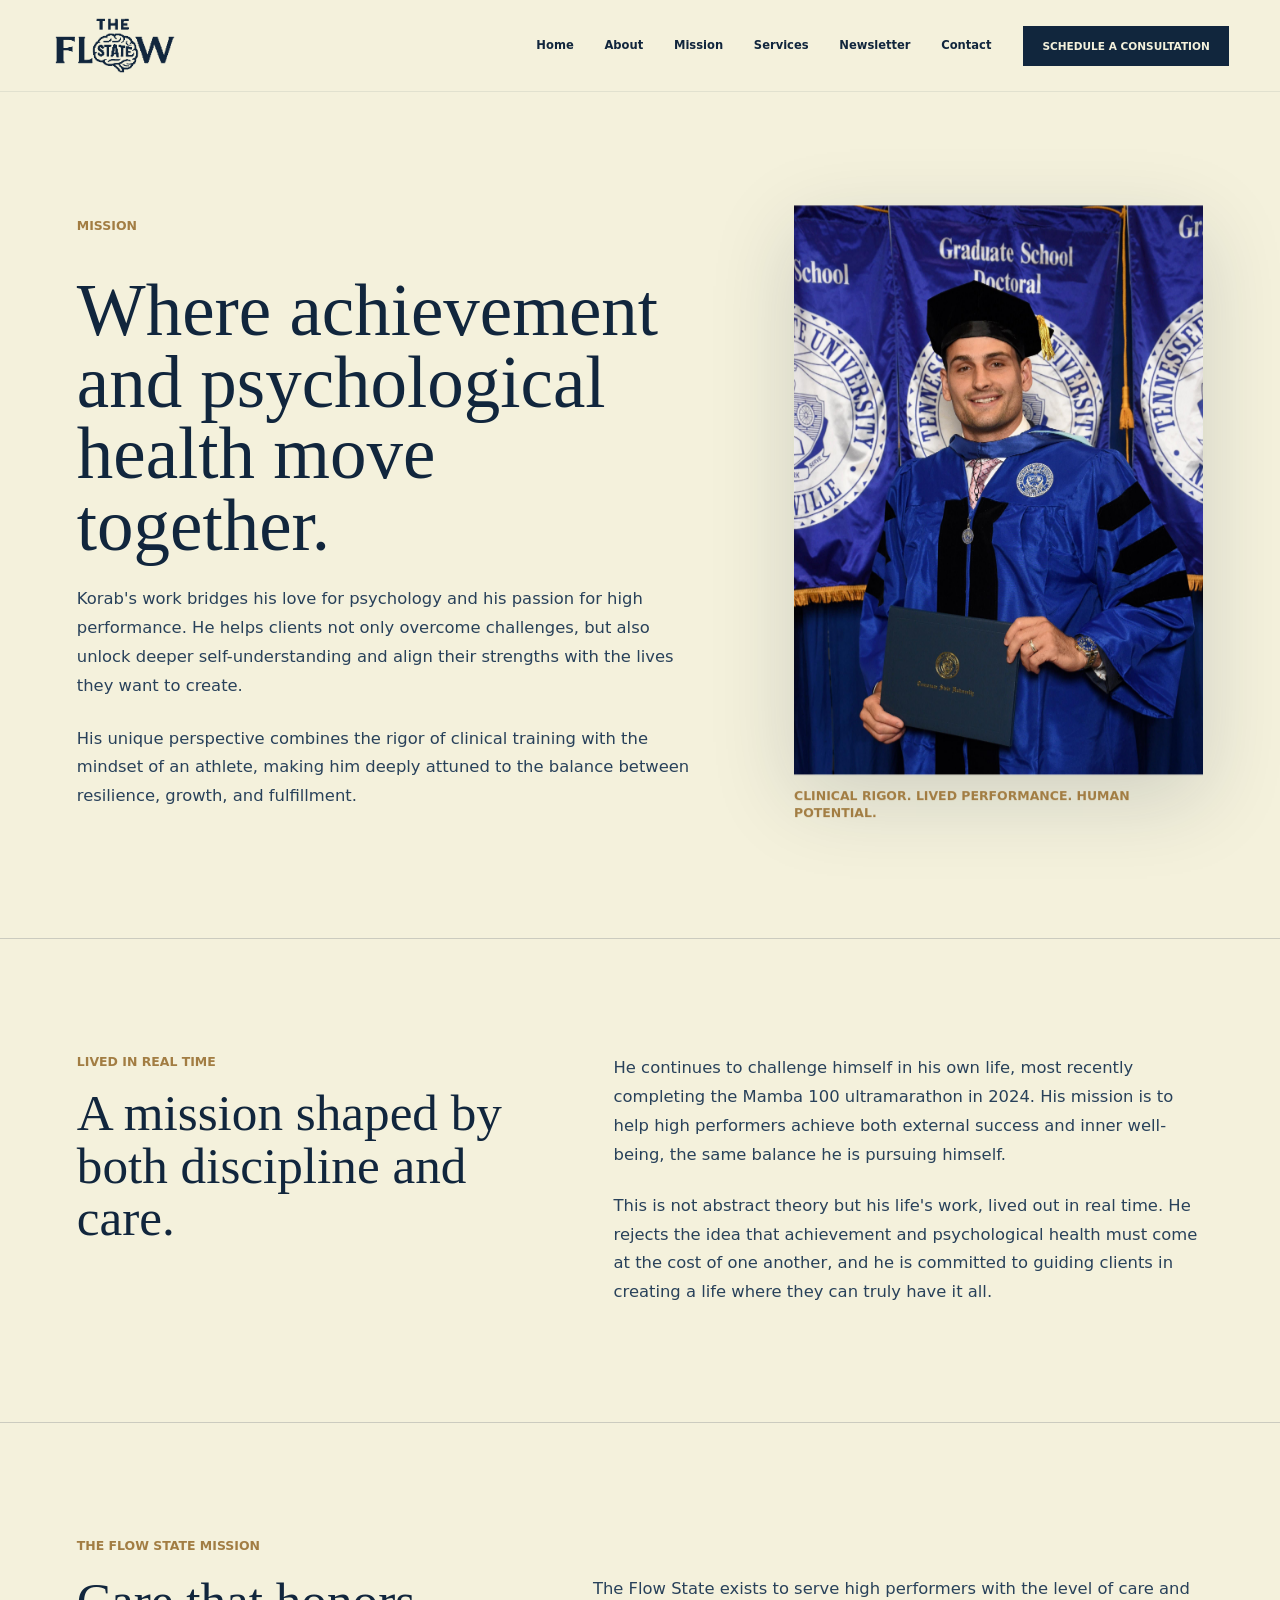
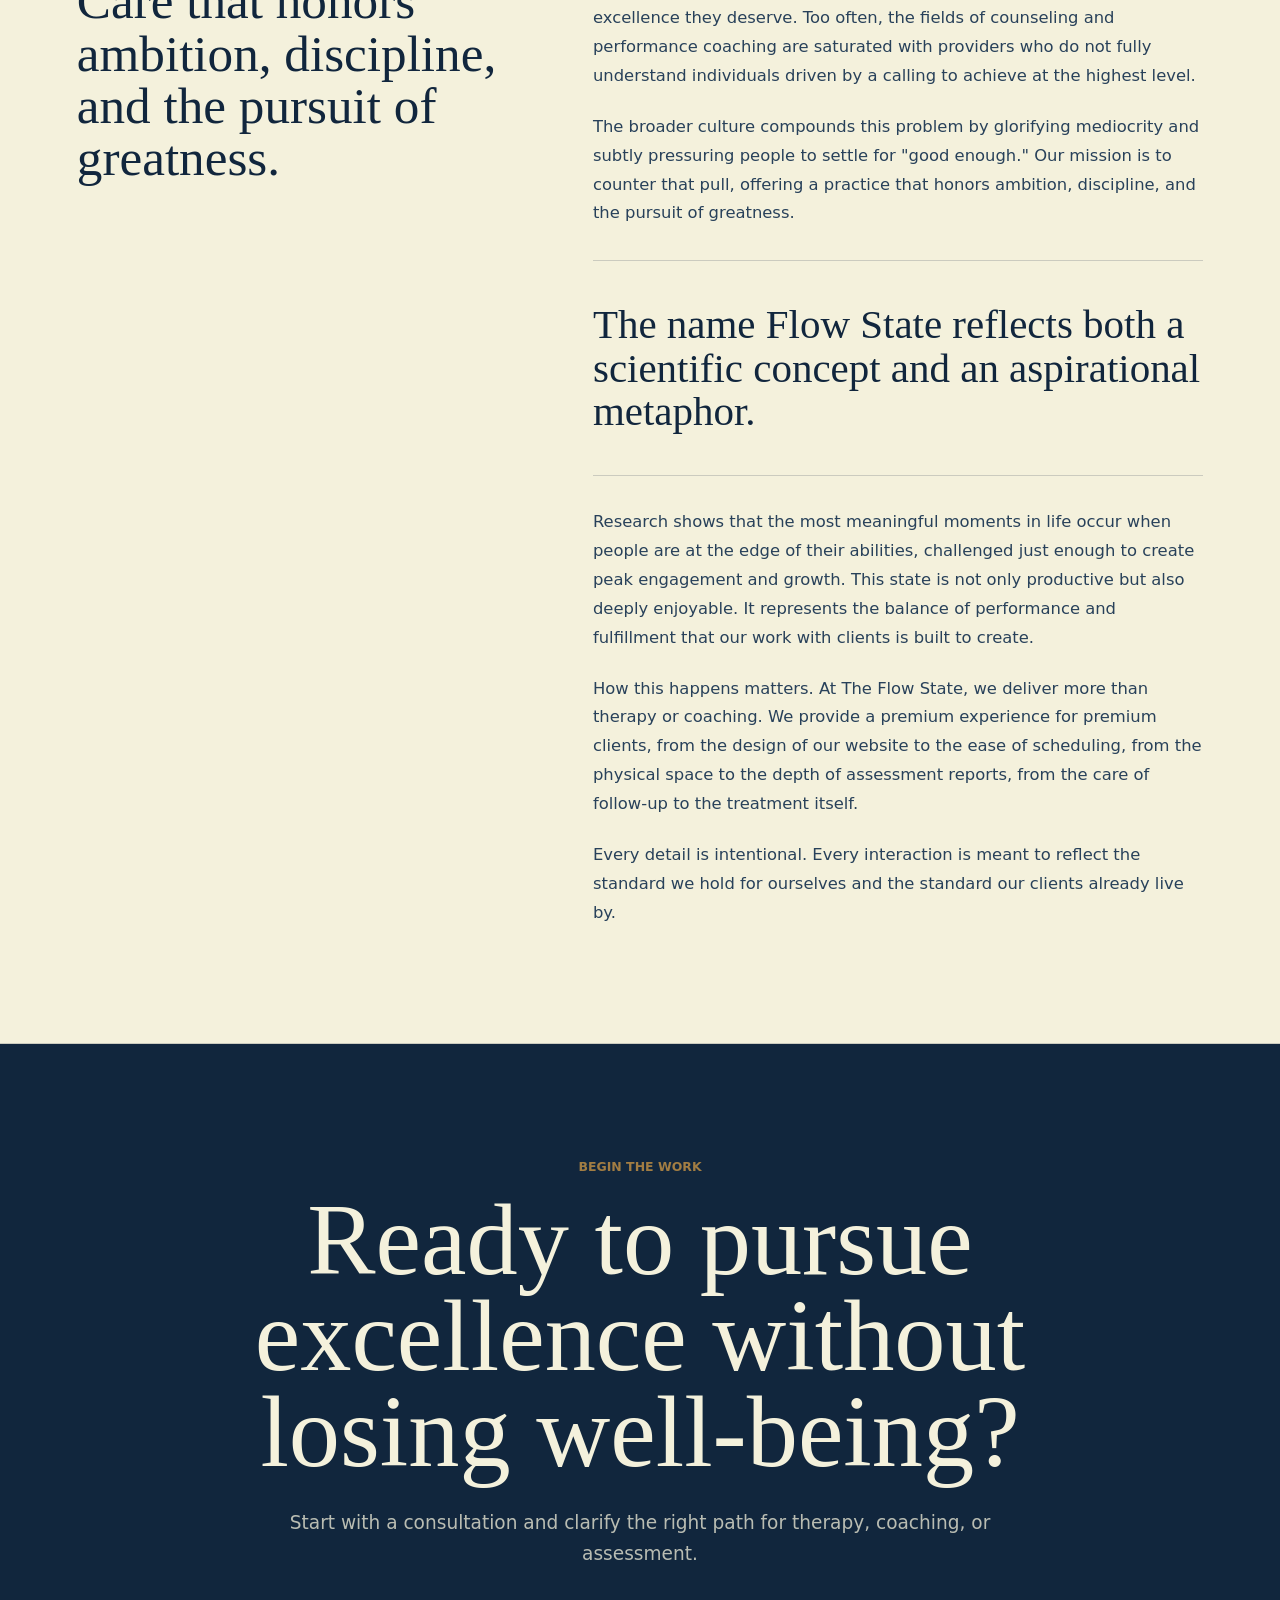
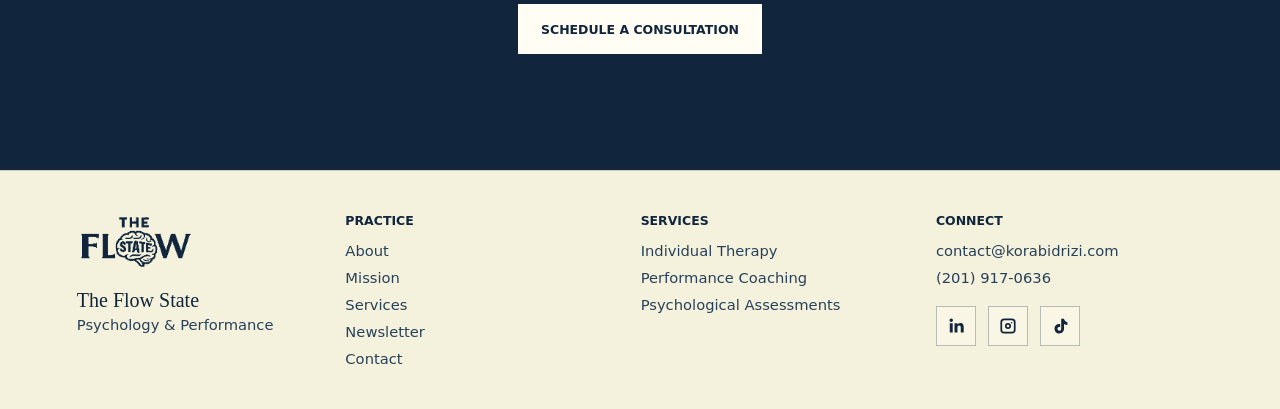
==== mission.html @ d8d3789c "Initial commit" ====
<!doctype html>
<html lang="en">
  <head>
    <meta charset="UTF-8" />
    <meta name="viewport" content="width=device-width, initial-scale=1.0" />
    <title>Mission | The Flow State</title>
    <meta
      name="description"
      content="The mission of The Flow State: premium psychology and performance care for high performers."
    />
    <link rel="stylesheet" href="styles.css?v=premium-scroll-effects" />
  </head>
  <body>
    <div class="scroll-progress" data-scroll-progress aria-hidden="true"></div>
    <header class="site-header" data-header>
      <a class="brand" href="index.html" aria-label="The Flow State home">
        <img src="assets/logo-transparent-cropped.png" alt="The Flow State logo" />
      </a>
      <nav class="nav" aria-label="Primary navigation">
        <a href="index.html">Home</a>
        <a href="index.html#about">About</a>
        <a href="mission.html">Mission</a>
        <a href="services.html">Services</a>
        <a href="index.html#newsletter">Newsletter</a>
        <a href="index.html#contact">Contact</a>
      </nav>
      <a class="header-cta" href="index.html#contact">Schedule a consultation</a>
    </header>

    <main>
      <section class="mission-hero scroll-reveal" aria-labelledby="mission-title">
        <div class="mission-hero-copy">
          <p class="eyebrow">Mission</p>
          <h1 id="mission-title">Where achievement and psychological health move together.</h1>
          <p>
            Korab's work bridges his love for psychology and his passion for
            high performance. He helps clients not only overcome challenges, but
            also unlock deeper self-understanding and align their strengths with
            the lives they want to create.
          </p>
          <p>
            His unique perspective combines the rigor of clinical training with
            the mindset of an athlete, making him deeply attuned to the balance
            between resilience, growth, and fulfillment.
          </p>
        </div>
        <figure class="mission-portrait parallax-media">
          <img src="assets/IMG_1478.JPG" alt="Korab Idrizi in doctoral regalia" />
          <figcaption>Clinical rigor. Lived performance. Human potential.</figcaption>
        </figure>
      </section>

      <section class="mission-bridge scroll-reveal">
        <div>
          <p class="section-kicker">Lived in real time</p>
          <h2>A mission shaped by both discipline and care.</h2>
        </div>
        <div class="mission-bridge-copy">
          <p>
            He continues to challenge himself in his own life, most recently
            completing the Mamba 100 ultramarathon in 2024. His mission is to
            help high performers achieve both external success and inner
            well-being, the same balance he is pursuing himself.
          </p>
          <p>
            This is not abstract theory but his life's work, lived out in real
            time. He rejects the idea that achievement and psychological health
            must come at the cost of one another, and he is committed to guiding
            clients in creating a life where they can truly have it all.
          </p>
        </div>
      </section>

      <section class="mission-statement scroll-reveal">
        <p class="section-kicker">The Flow State mission</p>
        <div class="mission-statement-grid">
          <h2>Care that honors ambition, discipline, and the pursuit of greatness.</h2>
          <div class="mission-statement-copy">
            <p>
              The Flow State exists to serve high performers with the level of
              care and excellence they deserve. Too often, the fields of
              counseling and performance coaching are saturated with providers
              who do not fully understand individuals driven by a calling to
              achieve at the highest level.
            </p>
            <p>
              The broader culture compounds this problem by glorifying
              mediocrity and subtly pressuring people to settle for "good
              enough." Our mission is to counter that pull, offering a practice
              that honors ambition, discipline, and the pursuit of greatness.
            </p>
            <blockquote>
              The name Flow State reflects both a scientific concept and an
              aspirational metaphor.
            </blockquote>
            <p>
              Research shows that the most meaningful moments in life occur when
              people are at the edge of their abilities, challenged just enough
              to create peak engagement and growth. This state is not only
              productive but also deeply enjoyable. It represents the balance of
              performance and fulfillment that our work with clients is built to
              create.
            </p>
            <p>
              How this happens matters. At The Flow State, we deliver more than
              therapy or coaching. We provide a premium experience for premium
              clients, from the design of our website to the ease of scheduling,
              from the physical space to the depth of assessment reports, from
              the care of follow-up to the treatment itself.
            </p>
            <p>
              Every detail is intentional. Every interaction is meant to reflect
              the standard we hold for ourselves and the standard our clients
              already live by.
            </p>
          </div>
        </div>
      </section>

      <section class="services-cta scroll-reveal">
        <p class="section-kicker">Begin the work</p>
        <h2>Ready to pursue excellence without losing well-being?</h2>
        <p>
          Start with a consultation and clarify the right path for therapy,
          coaching, or assessment.
        </p>
        <a class="button button-light" href="index.html#contact">Schedule a consultation</a>
      </section>
    </main>

    <footer class="footer">
      <div class="footer-brand">
        <img src="assets/logo-transparent-cropped.png" alt="The Flow State logo" />
        <p>The Flow State</p>
        <span>Psychology & Performance</span>
      </div>
      <nav aria-label="Footer navigation">
        <strong>Practice</strong>
        <a href="index.html#about">About</a>
        <a href="mission.html">Mission</a>
        <a href="services.html">Services</a>
        <a href="index.html#newsletter">Newsletter</a>
        <a href="index.html#contact">Contact</a>
      </nav>
      <nav aria-label="Services">
        <strong>Services</strong>
        <a href="services.html#therapy">Individual Therapy</a>
        <a href="services.html#coaching">Performance Coaching</a>
        <a href="services.html#assessments">Psychological Assessments</a>
      </nav>
      <div class="footer-contact">
        <strong>Connect</strong>
        <a href="mailto:contact@korabidrizi.com">contact@korabidrizi.com</a>
        <a href="tel:+12019170636">(201) 917-0636</a>
        <div class="social-row" id="socials">
          <a href="https://www.linkedin.com/in/korabidrizi/" aria-label="Korab Idrizi on LinkedIn">
            <svg viewBox="0 0 24 24" aria-hidden="true">
              <path d="M5.2 8.9h3.2v10.3H5.2V8.9Zm1.6-5.1a1.9 1.9 0 1 1 0 3.8 1.9 1.9 0 0 1 0-3.8Zm3.6 5.1h3.1v1.4h.1c.4-.8 1.5-1.7 3-1.7 3.2 0 3.8 2.1 3.8 4.9v5.7h-3.2v-5c0-1.2 0-2.7-1.7-2.7s-1.9 1.3-1.9 2.6v5.1h-3.2V8.9Z" />
            </svg>
          </a>
          <a href="https://www.instagram.com/thekorabidrizi/" aria-label="The Korab Idrizi on Instagram">
            <svg viewBox="0 0 24 24" aria-hidden="true">
              <path d="M7.8 3.7h8.4a4.1 4.1 0 0 1 4.1 4.1v8.4a4.1 4.1 0 0 1-4.1 4.1H7.8a4.1 4.1 0 0 1-4.1-4.1V7.8a4.1 4.1 0 0 1 4.1-4.1Zm8.2 1.9H8A2.4 2.4 0 0 0 5.6 8v8A2.4 2.4 0 0 0 8 18.4h8a2.4 2.4 0 0 0 2.4-2.4V8A2.4 2.4 0 0 0 16 5.6Zm-4 3.1a3.3 3.3 0 1 1 0 6.6 3.3 3.3 0 0 1 0-6.6Zm0 1.9a1.4 1.4 0 1 0 0 2.8 1.4 1.4 0 0 0 0-2.8Zm4-3a.8.8 0 1 1 0 1.6.8.8 0 0 1 0-1.6Z" />
            </svg>
          </a>
          <a href="https://www.tiktok.com/@korabidrizi" aria-label="Korab Idrizi on TikTok">
            <svg viewBox="0 0 24 24" aria-hidden="true">
              <path d="M16.3 4.2c.5 2.1 1.8 3.4 3.8 3.6v3.1a6.9 6.9 0 0 1-3.7-1.2v5.1c0 3.1-2.1 5.4-5.2 5.4a5 5 0 0 1-5.2-5.1c0-3.4 2.9-5.7 6.2-5.1v3.2c-1.5-.5-3 .3-3 1.8 0 1.2.9 2.1 2 2.1 1.3 0 2.1-.8 2.1-2.5V4.2h3Z" />
            </svg>
          </a>
        </div>
      </div>
    </footer>

    <script src="script.js?v=premium-scroll-effects"></script>
  </body>
</html>
---- styles.css ----
:root {
  --ink: #11263d;
  --ink-soft: #28415a;
  --paper: #f4f1dc;
  --paper-deep: #ebe5ca;
  --white: #fffdf4;
  --line: rgba(17, 38, 61, 0.18);
  --accent: #a27d43;
  --shadow: 0 24px 80px rgba(17, 38, 61, 0.16);
}

* {
  box-sizing: border-box;
}

html {
  scroll-behavior: smooth;
  scroll-padding-top: 104px;
}

body {
  margin: 0;
  background: var(--paper);
  color: var(--ink);
  font-family:
    Inter, ui-sans-serif, system-ui, -apple-system, BlinkMacSystemFont, "Segoe UI",
    sans-serif;
}

body::before {
  position: fixed;
  inset: 0;
  z-index: -1;
  pointer-events: none;
  content: "";
  opacity: 0.24;
  background-image:
    radial-gradient(rgba(17, 38, 61, 0.18) 0.7px, transparent 0.7px),
    radial-gradient(rgba(162, 125, 67, 0.12) 0.7px, transparent 0.7px);
  background-position:
    0 0,
    11px 13px;
  background-size: 22px 22px;
}

a {
  color: inherit;
  text-decoration: none;
}

img {
  display: block;
  max-width: 100%;
}

.site-header {
  position: sticky;
  top: 0;
  left: 0;
  right: 0;
  z-index: 20;
  display: grid;
  grid-template-columns: auto 1fr auto;
  align-items: center;
  gap: 32px;
  min-height: 84px;
  padding: 14px clamp(20px, 4vw, 64px);
  color: var(--ink);
  background: rgba(244, 241, 220, 0.9);
  box-shadow: 0 1px 0 rgba(17, 38, 61, 0.08);
  backdrop-filter: blur(18px);
  transition:
    color 220ms ease,
    background 220ms ease,
    box-shadow 220ms ease,
    min-height 220ms ease;
}

.site-header.scrolled {
  min-height: 72px;
  color: var(--ink);
  background: rgba(244, 241, 220, 0.92);
  box-shadow: 0 1px 0 var(--line);
  backdrop-filter: blur(18px);
}

.brand img {
  width: 128px;
  background: transparent;
  border: 0;
}

.nav {
  justify-self: end;
  display: flex;
  gap: clamp(16px, 2.4vw, 34px);
  font-size: 0.72rem;
  font-weight: 650;
}

.nav a {
  padding-block: 8px;
  border-bottom: 1px solid transparent;
}

.nav a:hover {
  border-color: currentColor;
}

.header-cta {
  display: inline-flex;
  min-height: 40px;
  align-items: center;
  border: 1px solid var(--ink);
  background: var(--ink);
  color: var(--paper);
  padding: 0 18px;
  font-size: 0.66rem;
  font-weight: 850;
  text-transform: uppercase;
  transition:
    background 180ms ease,
    color 180ms ease;
}

.header-cta:hover {
  background: transparent;
  color: var(--ink);
}

.site-header.scrolled .header-cta:hover {
  background: var(--ink);
  color: var(--paper);
}

.hero {
  position: relative;
  display: grid;
  grid-template-columns: minmax(420px, 0.95fr) minmax(380px, 0.78fr);
  gap: clamp(38px, 5.5vw, 88px);
  min-height: auto;
  align-items: center;
  padding: clamp(42px, 5vw, 72px) clamp(20px, 6vw, 88px) clamp(44px, 5vw, 76px);
  color: var(--ink);
  border-bottom: 1px solid var(--line);
}

.hero-content {
  position: relative;
  align-self: center;
  width: min(780px, 100%);
}

.eyebrow,
.section-kicker {
  margin: 0 0 18px;
  color: var(--accent);
  font-size: 0.78rem;
  font-weight: 750;
  letter-spacing: 0;
  text-transform: uppercase;
}

.hero h1,
h2,
h3 {
  margin: 0;
  font-family: Georgia, "Times New Roman", serif;
  font-weight: 500;
  letter-spacing: 0;
}

.hero h1 {
  max-width: 780px;
  color: var(--ink);
  font-size: clamp(3rem, 5vw, 5.85rem);
  line-height: 0.98;
  text-shadow: none;
}

.hero-actions {
  display: flex;
  flex-wrap: wrap;
  gap: 14px;
  margin-top: 30px;
}

.button {
  display: inline-flex;
  min-height: 50px;
  align-items: center;
  justify-content: center;
  border: 1px solid currentColor;
  padding: 0 22px;
  font-size: 0.78rem;
  font-weight: 850;
  text-transform: uppercase;
  transition:
    transform 180ms ease,
    background 180ms ease,
    color 180ms ease,
    border-color 180ms ease;
}

.button:hover {
  transform: translateY(-2px);
}

.button-light {
  background: var(--white);
  color: var(--ink);
  border-color: var(--white);
}

.button-ghost {
  color: var(--white);
}

.button-dark {
  background: var(--ink);
  color: var(--paper);
  border-color: var(--ink);
}

.text-link {
  display: inline-flex;
  min-height: 50px;
  align-items: center;
  color: var(--ink);
  font-size: 0.78rem;
  font-weight: 850;
  text-transform: uppercase;
}

.text-link::after {
  content: "->";
  margin-left: 12px;
}

.dark-link {
  min-height: auto;
  margin-top: 8px;
}

.hero-video {
  position: relative;
  width: 100%;
  aspect-ratio: 0.92 / 1;
  min-height: 500px;
  max-height: 620px;
  overflow: hidden;
  background: transparent;
  box-shadow: none;
  -webkit-mask-image: radial-gradient(ellipse at center, #000 0 56%, rgba(0, 0, 0, 0.84) 68%, transparent 88%);
  mask-image: radial-gradient(ellipse at center, #000 0 56%, rgba(0, 0, 0, 0.84) 68%, transparent 88%);
}

.hero-video::after {
  position: absolute;
  inset: 0;
  content: "";
  pointer-events: none;
  background:
    radial-gradient(circle at 50% 44%, transparent 0 36%, rgba(244, 241, 220, 0.24) 68%, rgba(244, 241, 220, 0.58) 100%),
    linear-gradient(180deg, rgba(244, 241, 220, 0.04), rgba(244, 241, 220, 0.28));
}

.hero-video video {
  width: 100%;
  height: 100%;
  object-fit: cover;
  opacity: 0.78;
  filter: saturate(0.68) contrast(0.88);
}

.service-band {
  display: grid;
  grid-template-columns: repeat(3, 1fr);
  gap: 0;
  background: var(--ink);
  color: var(--paper);
  padding: 0 clamp(20px, 6vw, 88px);
}

.service-band article {
  position: relative;
  display: grid;
  justify-items: center;
  gap: 12px;
  min-height: 154px;
  align-content: center;
  border-left: 1px solid rgba(244, 241, 220, 0.22);
  padding: 32px 28px;
  text-align: center;
  transition:
    background 180ms ease,
    transform 180ms ease;
}

.service-band article:last-child {
  border-right: 1px solid rgba(244, 241, 220, 0.22);
}

.service-band article:hover {
  background: rgba(255, 253, 244, 0.06);
  transform: translateY(-2px);
}

.service-band article > a {
  position: absolute;
  inset: 0;
}

.service-band span {
  color: var(--accent);
  font-size: 0.78rem;
  font-weight: 900;
}

.service-band h3 {
  font-family: Inter, ui-sans-serif, system-ui, sans-serif;
  font-size: 0.9rem;
  font-weight: 850;
  text-transform: uppercase;
}

.service-band p {
  max-width: 250px;
  margin: 0;
  color: rgba(244, 241, 220, 0.72);
  font-size: 0.9rem;
  line-height: 1.5;
}

section:not(.hero) {
  padding: clamp(72px, 9vw, 128px) clamp(20px, 6vw, 88px);
}

.section-grid {
  display: grid;
  grid-template-columns: minmax(300px, 0.66fr) minmax(390px, 0.84fr) minmax(300px, 0.6fr);
  gap: clamp(30px, 4.5vw, 66px);
  align-items: start;
  border-bottom: 1px solid var(--line);
}

.about-section {
  border-bottom: 1px solid var(--line);
}

.about-main {
  display: grid;
  grid-template-columns: minmax(0, 1fr) minmax(280px, 0.46fr);
  gap: clamp(34px, 5vw, 76px);
  align-items: start;
}

h2 {
  font-size: clamp(2.15rem, 4vw, 4.55rem);
  line-height: 1.02;
}

h3 {
  font-size: clamp(2rem, 4vw, 3.7rem);
  line-height: 1.02;
}

.intro-copy {
  display: grid;
  gap: 22px;
  align-content: start;
  color: var(--ink-soft);
  font-size: clamp(0.98rem, 1.25vw, 1.1rem);
  line-height: 1.74;
}

.intro-copy .lead {
  color: var(--ink);
  font-family: Georgia, "Times New Roman", serif;
  font-size: clamp(1.45rem, 2vw, 2.05rem);
  line-height: 1.22;
}

.bio-points {
  display: grid;
  gap: 0;
  border-top: 1px solid var(--line);
  border-bottom: 1px solid var(--line);
}

.bio-points div {
  display: grid;
  grid-template-columns: 118px 1fr;
  gap: 18px;
  padding: 16px 0;
}

.bio-points div + div {
  border-top: 1px solid var(--line);
}

.bio-points span {
  color: var(--accent);
  font-size: 0.78rem;
  font-weight: 900;
  text-transform: uppercase;
}

.bio-points p {
  margin: 0;
}

.about-title {
  display: grid;
  align-content: start;
  gap: clamp(26px, 4vw, 46px);
}

.about-media {
  display: grid;
  gap: 18px;
}

.about-performance {
  margin-top: clamp(30px, 4vw, 52px);
  padding-top: clamp(20px, 2.5vw, 30px);
  border-top: 1px solid var(--line);
}

.about-performance .section-kicker {
  max-width: 720px;
  margin-bottom: 18px;
}

.performance-images {
  display: grid;
  grid-template-columns: minmax(0, 1fr) minmax(0, 1fr);
  gap: clamp(18px, 3vw, 36px);
  align-items: stretch;
}

.performance-figure {
  display: grid;
  gap: 10px;
  margin: 0;
  align-content: start;
}

.performance-figure figcaption {
  color: var(--accent);
  font-size: 0.78rem;
  font-weight: 900;
  letter-spacing: 0;
  line-height: 1.2;
  text-transform: uppercase;
}

.intro-image {
  width: 100%;
  height: auto;
  object-fit: cover;
  object-position: center top;
  box-shadow: var(--shadow);
}

.intro-image.headshot {
  aspect-ratio: 0.86 / 1.08;
}

.intro-image.football {
  aspect-ratio: 1.08 / 1;
  object-position: center;
}

.intro-image.mamba {
  aspect-ratio: 1.08 / 1;
  object-position: center 28%;
}

.intro-copy p,
.newsletter p,
.contact-copy p,
.service-panel p {
  margin: 0;
}

.section-heading {
  display: grid;
  grid-template-columns: minmax(260px, 0.7fr) minmax(300px, 1.3fr);
  gap: clamp(36px, 7vw, 96px);
  margin-bottom: clamp(36px, 5vw, 68px);
}

.services {
  background: var(--white);
}

.service-layout {
  display: grid;
  grid-template-columns: minmax(260px, 0.7fr) minmax(320px, 1.3fr);
  gap: clamp(28px, 5vw, 72px);
  align-items: stretch;
}

.service-tabs {
  display: grid;
  align-content: start;
  border-top: 1px solid var(--line);
}

.service-tab {
  display: grid;
  grid-template-columns: 42px 1fr;
  gap: 16px;
  align-items: center;
  width: 100%;
  border: 0;
  border-bottom: 1px solid var(--line);
  background: transparent;
  color: var(--ink);
  padding: 24px 0;
  text-align: left;
  font: inherit;
  font-size: clamp(1.05rem, 1.7vw, 1.4rem);
  cursor: pointer;
}

.service-tab span {
  color: var(--accent);
  font-size: 0.78rem;
  font-weight: 800;
}

.service-tab.active {
  color: var(--accent);
}

.service-panel {
  min-height: 460px;
  background: var(--ink);
  color: var(--paper);
  padding: clamp(28px, 5vw, 64px);
  box-shadow: var(--shadow);
}

.panel-label {
  color: var(--accent);
  font-size: 0.78rem;
  font-weight: 800;
  text-transform: uppercase;
}

.service-panel h3 {
  margin-top: 42px;
}

.service-panel p:not(.panel-label) {
  max-width: 680px;
  margin-top: 28px;
  color: rgba(244, 241, 220, 0.78);
  font-size: clamp(1rem, 1.5vw, 1.2rem);
  line-height: 1.75;
}

.service-panel ul {
  display: grid;
  gap: 14px;
  margin: 42px 0 0;
  padding: 0;
  list-style: none;
}

.service-panel li {
  border-top: 1px solid rgba(244, 241, 220, 0.2);
  padding-top: 14px;
}

.philosophy {
  background: var(--paper-deep);
}

.philosophy-stack {
  display: grid;
  gap: 22px;
}

.philosophy-stack div {
  display: grid;
  grid-template-columns: 48px 1fr;
  gap: 20px;
  border-top: 1px solid var(--line);
  padding-top: 24px;
}

.philosophy-stack span {
  color: var(--accent);
  font-weight: 850;
}

.philosophy-stack p {
  margin: 0;
  color: var(--ink-soft);
  font-size: clamp(1.08rem, 1.7vw, 1.45rem);
  line-height: 1.55;
}

.newsletter {
  display: grid;
  grid-template-columns: 1fr;
  gap: 32px;
  justify-items: center;
  text-align: center;
  background: var(--paper);
  color: var(--ink);
  border-top: 1px solid var(--line);
  border-bottom: 1px solid var(--line);
}

.newsletter p:not(.section-kicker) {
  max-width: 680px;
  margin-top: 24px;
  color: var(--ink-soft);
  font-size: 1.08rem;
  line-height: 1.7;
}

.contact-section {
  display: grid;
  grid-template-columns: minmax(300px, 0.8fr) minmax(320px, 1fr);
  gap: clamp(36px, 7vw, 96px);
  background: var(--white);
}

.services-hero {
  display: grid;
  justify-items: center;
  text-align: center;
  border-bottom: 1px solid var(--line);
}

.services-hero h1,
.services-cta h2 {
  margin: 0;
  font-family: Georgia, "Times New Roman", serif;
  font-size: clamp(3.8rem, 8vw, 8rem);
  font-weight: 500;
  line-height: 0.94;
}

.services-hero p:not(.eyebrow),
.services-cta p:not(.section-kicker) {
  max-width: 760px;
  margin: 26px 0 0;
  color: var(--ink-soft);
  font-size: clamp(1.02rem, 1.45vw, 1.22rem);
  line-height: 1.72;
}

.services-jump {
  display: grid;
  grid-template-columns: repeat(3, 1fr);
  padding-top: 0;
  padding-bottom: 0;
  border-bottom: 1px solid var(--line);
}

.services-jump a {
  display: grid;
  min-height: 86px;
  place-items: center;
  border-left: 1px solid var(--line);
  color: var(--ink);
  font-size: 0.78rem;
  font-weight: 850;
  text-transform: uppercase;
  transition:
    background 180ms ease,
    color 180ms ease;
}

.services-jump a:last-child {
  border-right: 1px solid var(--line);
}

.services-jump a:hover {
  background: var(--ink);
  color: var(--paper);
}

.service-showcase {
  display: grid;
  grid-template-columns: minmax(330px, 0.78fr) minmax(360px, 1fr);
  gap: clamp(34px, 6vw, 92px);
  align-items: center;
  border-bottom: 1px solid var(--line);
}

.service-showcase-dark {
  background: var(--white);
}

.service-copy {
  display: grid;
  align-content: start;
}

.service-copy h2 {
  max-width: 760px;
}

.service-copy p:not(.section-kicker) {
  margin: 26px 0 0;
  color: var(--ink-soft);
  font-size: clamp(1rem, 1.35vw, 1.18rem);
  line-height: 1.76;
}

.service-copy ul {
  display: grid;
  gap: 12px;
  margin: 32px 0 0;
  padding: 0;
  list-style: none;
}

.service-copy li {
  border-top: 1px solid var(--line);
  padding-top: 12px;
  color: var(--ink-soft);
}

.service-showcase img {
  width: 100%;
  aspect-ratio: 1.18 / 0.82;
  object-fit: cover;
  box-shadow: var(--shadow);
}

.mission-hero {
  display: grid;
  grid-template-columns: minmax(360px, 0.95fr) minmax(330px, 0.62fr);
  gap: clamp(42px, 7vw, 108px);
  align-items: center;
  border-bottom: 1px solid var(--line);
}

.mission-hero-copy {
  display: grid;
  gap: 24px;
  align-content: center;
}

.mission-hero h1 {
  max-width: 860px;
  margin: 0;
  font-family: Georgia, "Times New Roman", serif;
  font-size: clamp(2.8rem, 5.7vw, 6.2rem);
  font-weight: 500;
  line-height: 0.98;
}

.mission-hero-copy p:not(.eyebrow),
.mission-bridge-copy p,
.mission-statement-copy p {
  margin: 0;
  color: var(--ink-soft);
  font-size: clamp(1rem, 1.28vw, 1.14rem);
  line-height: 1.76;
}

.mission-portrait {
  display: grid;
  gap: 14px;
  margin: 0;
}

.mission-portrait img {
  width: 100%;
  max-height: 780px;
  aspect-ratio: 0.72 / 1;
  object-fit: cover;
  object-position: center top;
  box-shadow: var(--shadow);
}

.mission-portrait figcaption {
  color: var(--accent);
  font-size: 0.78rem;
  font-weight: 900;
  letter-spacing: 0;
  line-height: 1.35;
  text-transform: uppercase;
}

.mission-bridge {
  display: grid;
  grid-template-columns: minmax(300px, 0.78fr) minmax(360px, 1fr);
  gap: clamp(34px, 6vw, 92px);
  align-items: start;
  border-bottom: 1px solid var(--line);
}

.mission-bridge h2,
.mission-statement h2 {
  max-width: 760px;
  margin: 0;
}

.mission-bridge-copy,
.mission-statement-copy {
  display: grid;
  gap: 22px;
}

.mission-statement {
  border-bottom: 1px solid var(--line);
}

.mission-statement-grid {
  display: grid;
  grid-template-columns: minmax(320px, 0.72fr) minmax(390px, 1fr);
  gap: clamp(34px, 6vw, 92px);
  align-items: start;
  margin-top: 22px;
}

.mission-statement-copy blockquote {
  margin: 10px 0;
  border-top: 1px solid var(--line);
  border-bottom: 1px solid var(--line);
  padding: clamp(24px, 4vw, 42px) 0;
  color: var(--ink);
  font-family: Georgia, "Times New Roman", serif;
  font-size: clamp(1.8rem, 3.2vw, 3.45rem);
  line-height: 1.06;
}

.services-cta {
  display: grid;
  justify-items: center;
  text-align: center;
  background: var(--ink);
  color: var(--paper);
}

.services-cta h2 {
  max-width: 780px;
  color: var(--paper);
}

.services-cta p:not(.section-kicker) {
  color: rgba(244, 241, 220, 0.74);
}

.services-cta .button {
  margin-top: 34px;
}

.contact-copy p:not(.section-kicker) {
  max-width: 560px;
  margin-top: 24px;
  color: var(--ink-soft);
  line-height: 1.75;
}

.contact-details {
  display: grid;
  gap: 18px;
  margin-top: 36px;
}

.contact-details div {
  display: grid;
  gap: 4px;
}

.contact-details span {
  color: var(--ink);
  font-weight: 850;
}

.contact-details a {
  color: var(--ink-soft);
  font-weight: 750;
}

.contact-form {
  display: grid;
  gap: 18px;
  align-self: start;
  border-left: 1px solid var(--line);
  padding-left: clamp(24px, 5vw, 64px);
}

label {
  display: grid;
  gap: 8px;
  color: var(--ink-soft);
  font-size: 0.9rem;
  font-weight: 750;
}

input,
textarea {
  width: 100%;
  border: 1px solid rgba(17, 38, 61, 0.2);
  border-radius: 22px;
  background: rgba(244, 241, 220, 0.76);
  color: var(--ink);
  padding: 18px 22px;
  font: inherit;
  box-shadow: inset 0 1px 0 rgba(255, 253, 244, 0.65);
  transition:
    border-color 180ms ease,
    box-shadow 180ms ease,
    background 180ms ease;
}

input:focus,
textarea:focus {
  outline: 0;
  border-color: rgba(162, 125, 67, 0.62);
  background: var(--white);
  box-shadow:
    inset 0 1px 0 rgba(255, 253, 244, 0.9),
    0 0 0 4px rgba(162, 125, 67, 0.14);
}

textarea {
  border-radius: 26px;
  resize: vertical;
}

.contact-form .button {
  border-radius: 999px;
  box-shadow: 0 18px 42px rgba(17, 38, 61, 0.14);
}

.footer {
  display: grid;
  grid-template-columns: minmax(180px, 0.9fr) repeat(3, minmax(140px, 1fr));
  align-items: start;
  gap: 28px;
  padding: 42px clamp(20px, 6vw, 88px);
  background: var(--paper);
  border-top: 1px solid var(--line);
}

.footer img {
  width: 118px;
  margin-bottom: 18px;
}

.footer p {
  margin: 0 0 3px;
  font-family: Georgia, "Times New Roman", serif;
  font-size: 1.25rem;
}

.footer span,
.footer nav,
.footer-contact {
  color: var(--ink-soft);
  font-size: 0.92rem;
}

.footer nav,
.footer-contact {
  display: grid;
  gap: 10px;
}

.footer strong {
  margin-bottom: 4px;
  color: var(--ink);
  font-size: 0.78rem;
  text-transform: uppercase;
}

.footer-contact a {
  color: var(--ink-soft);
}

.social-row {
  display: flex;
  gap: 12px;
  margin-top: 10px;
}

.social-row a {
  display: grid;
  width: 40px;
  height: 40px;
  place-items: center;
  border: 1px solid rgba(17, 38, 61, 0.28);
  background: rgba(255, 253, 244, 0.42);
  color: var(--ink);
  transition:
    background 180ms ease,
    color 180ms ease,
    transform 180ms ease;
}

.social-row a:hover {
  background: var(--ink);
  color: var(--paper);
  transform: translateY(-2px);
}

.social-row svg {
  width: 22px;
  height: 22px;
  fill: currentColor;
}

.scroll-progress {
  position: fixed;
  top: 0;
  left: 0;
  z-index: 40;
  width: 100%;
  height: 3px;
  background: var(--accent);
  box-shadow: 0 0 18px rgba(162, 125, 67, 0.34);
  transform: scaleX(var(--scroll-progress, 0));
  transform-origin: left center;
}

.scroll-reveal {
  opacity: 0;
  transform: translate3d(0, 26px, 0);
  transition:
    opacity 760ms ease,
    transform 760ms cubic-bezier(0.2, 0.8, 0.2, 1);
}

.scroll-reveal.is-visible {
  opacity: 1;
  transform: translate3d(0, 0, 0);
}

.scroll-reveal > * {
  transition:
    opacity 720ms ease,
    transform 720ms cubic-bezier(0.2, 0.8, 0.2, 1);
}

.scroll-reveal:not(.is-visible) > * {
  opacity: 0;
  transform: translate3d(0, 16px, 0);
}

.scroll-reveal.is-visible > *:nth-child(2) {
  transition-delay: 90ms;
}

.scroll-reveal.is-visible > *:nth-child(3) {
  transition-delay: 160ms;
}

.scroll-reveal.is-visible > *:nth-child(4) {
  transition-delay: 230ms;
}

.parallax-media {
  --parallax-y: 0px;
  transform: translate3d(0, var(--parallax-y), 0);
  will-change: transform;
}

.reveal {
  opacity: 0;
  transform: translateY(18px);
  animation: reveal 720ms ease forwards;
}

.hero-note.reveal {
  animation-delay: 240ms;
}

@keyframes reveal {
  to {
    opacity: 1;
    transform: translateY(0);
  }
}

@media (prefers-reduced-motion: reduce) {
  html {
    scroll-behavior: auto;
  }

  *,
  *::before,
  *::after {
    animation-duration: 0.001ms !important;
    animation-iteration-count: 1 !important;
    scroll-behavior: auto !important;
    transition-duration: 0.001ms !important;
  }

  .scroll-reveal,
  .scroll-reveal > *,
  .parallax-media {
    opacity: 1 !important;
    transform: none !important;
  }
}

@media (max-width: 860px) {
  .site-header {
    grid-template-columns: auto auto;
    gap: 16px;
    min-height: 76px;
  }

  .brand img {
    width: 96px;
  }

  .nav {
    order: 3;
    grid-column: 1 / -1;
    justify-self: stretch;
    overflow-x: auto;
    padding-bottom: 4px;
  }

  .header-cta {
    justify-self: end;
  }

  .hero {
    grid-template-columns: 1fr;
    min-height: auto;
    padding-top: 34px;
  }

  .hero h1 {
    font-size: clamp(2.8rem, 13vw, 4.8rem);
  }

  .hero-video {
    aspect-ratio: 4 / 5;
    min-height: 430px;
  }

  .about-main,
  .performance-images,
  .section-grid,
  .section-heading,
  .service-layout,
  .service-band,
  .services-jump,
  .service-showcase,
  .mission-hero,
  .mission-bridge,
  .mission-statement-grid,
  .newsletter,
  .contact-section,
  .footer {
    grid-template-columns: 1fr;
  }

  .about-media {
    position: static;
  }

  .about-performance {
    margin-top: 34px;
  }

  .service-band {
    padding: 0 20px;
  }

  .service-band article,
  .service-band article:last-child {
    border-left: 0;
    border-right: 0;
    border-top: 1px solid rgba(244, 241, 220, 0.22);
  }

  .service-panel {
    min-height: auto;
  }

  .mission-hero h1 {
    font-size: clamp(2.55rem, 11vw, 4.35rem);
  }

  .mission-portrait {
    max-width: 520px;
  }

  .contact-form {
    border-left: 0;
    border-top: 1px solid var(--line);
    padding: 30px 0 0;
  }

  .footer nav {
    justify-content: flex-start;
  }
}

@media (max-width: 540px) {
  .header-cta {
    min-height: 38px;
    padding-inline: 12px;
    font-size: 0.82rem;
  }

  .hero-actions,
  .button,
  .text-link {
    width: 100%;
    justify-content: center;
  }
}
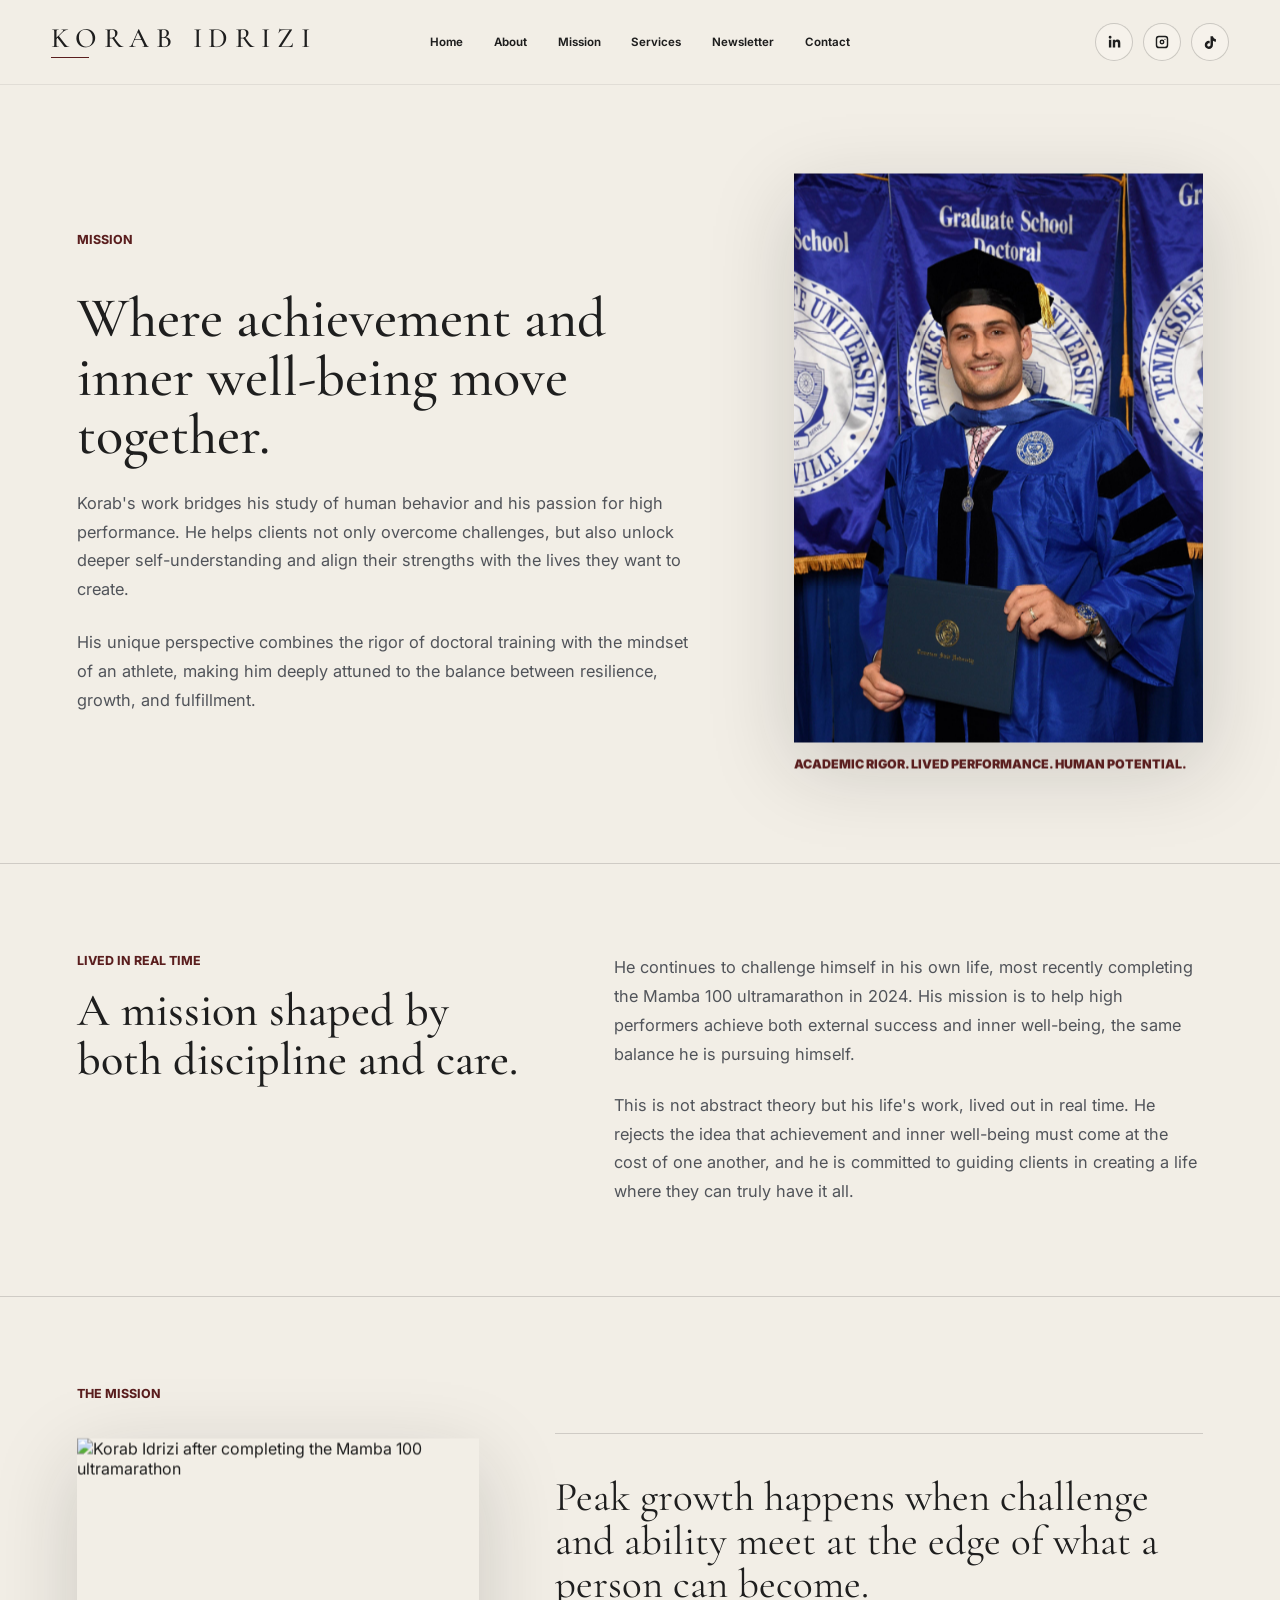
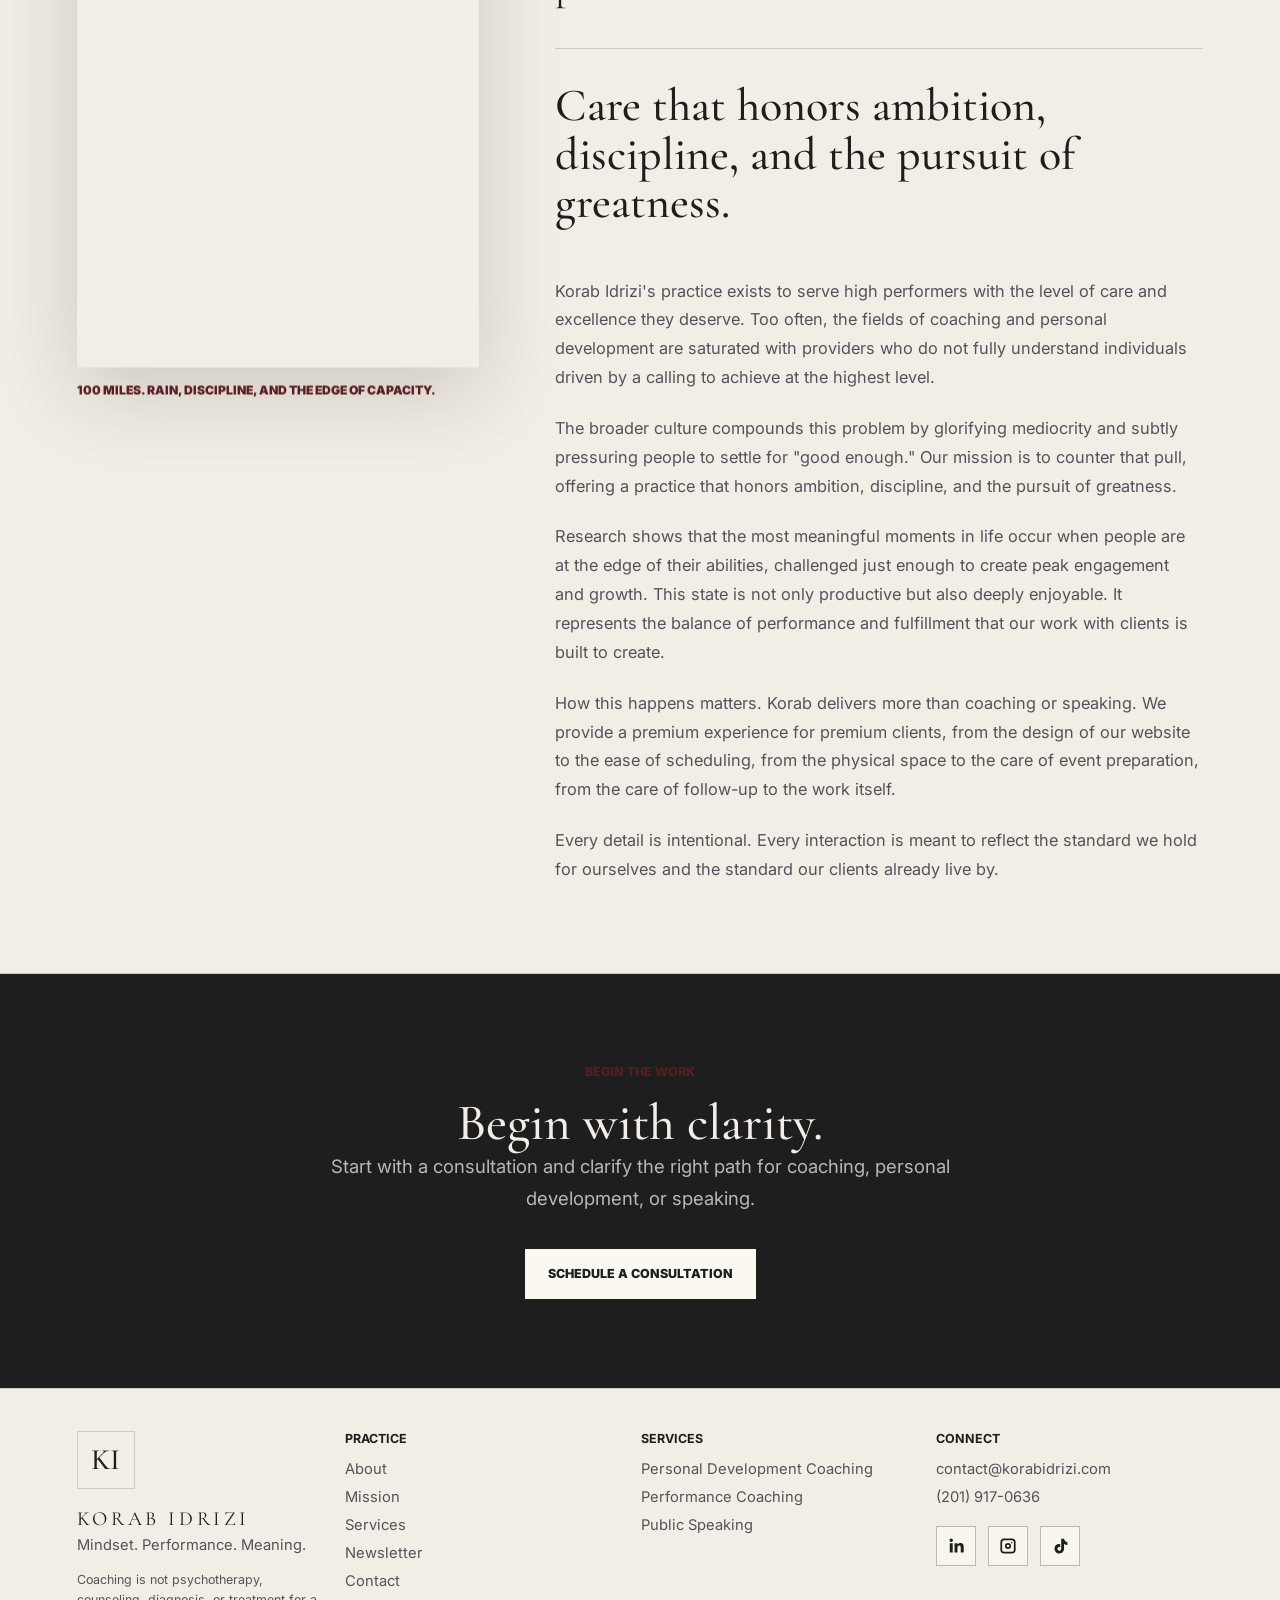
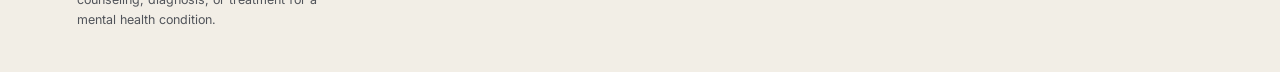
==== commit 18be9839: "Build Korab Idrizi website" ====
--- a/mission.html
+++ b/mission.html
@@ -3,50 +3,72 @@
   <head>
     <meta charset="UTF-8" />
     <meta name="viewport" content="width=device-width, initial-scale=1.0" />
-    <title>Mission | The Flow State</title>
+    <title>Mission | Korab Idrizi</title>
     <meta
       name="description"
-      content="The mission of The Flow State: premium psychology and performance care for high performers."
+      content="Korab Idrizi's mission: performance-minded coaching and speaking for high performers."
     />
-    <link rel="stylesheet" href="styles.css?v=premium-scroll-effects" />
+    <link rel="preconnect" href="https://fonts.googleapis.com" />
+    <link rel="preconnect" href="https://fonts.gstatic.com" crossorigin />
+    <link
+      href="https://fonts.googleapis.com/css2?family=Cormorant+Garamond:wght@500;600&family=Inter:wght@400;600;700;800;900&display=swap"
+      rel="stylesheet"
+    />
+    <link rel="stylesheet" href="styles.css?v=compliance-cleanup" />
   </head>
   <body>
     <div class="scroll-progress" data-scroll-progress aria-hidden="true"></div>
     <header class="site-header" data-header>
-      <a class="brand" href="index.html" aria-label="The Flow State home">
-        <img src="assets/logo-transparent-cropped.png" alt="The Flow State logo" />
+      <a class="brand" href="/home" aria-label="Korab Idrizi home">
+        <span class="brand-wordmark">Korab Idrizi</span>
       </a>
       <nav class="nav" aria-label="Primary navigation">
-        <a href="index.html">Home</a>
-        <a href="index.html#about">About</a>
-        <a href="mission.html">Mission</a>
-        <a href="services.html">Services</a>
-        <a href="index.html#newsletter">Newsletter</a>
-        <a href="index.html#contact">Contact</a>
+        <a href="/home">Home</a>
+        <a href="/about">About</a>
+        <a href="/mission">Mission</a>
+        <a href="/services">Services</a>
+        <a href="/home#newsletter">Newsletter</a>
+        <a href="/home#contact">Contact</a>
       </nav>
-      <a class="header-cta" href="index.html#contact">Schedule a consultation</a>
+      <div class="header-socials" aria-label="Social links">
+        <a href="https://www.linkedin.com/in/korabidrizi/" aria-label="Korab Idrizi on LinkedIn">
+          <svg viewBox="0 0 24 24" aria-hidden="true">
+            <path d="M5.2 8.9h3.2v10.3H5.2V8.9Zm1.6-5.1a1.9 1.9 0 1 1 0 3.8 1.9 1.9 0 0 1 0-3.8Zm3.6 5.1h3.1v1.4h.1c.4-.8 1.5-1.7 3-1.7 3.2 0 3.8 2.1 3.8 4.9v5.7h-3.2v-5c0-1.2 0-2.7-1.7-2.7s-1.9 1.3-1.9 2.6v5.1h-3.2V8.9Z" />
+          </svg>
+        </a>
+        <a href="https://www.instagram.com/thekorabidrizi/" aria-label="Korab Idrizi on Instagram">
+          <svg viewBox="0 0 24 24" aria-hidden="true">
+            <path d="M7.8 3.7h8.4a4.1 4.1 0 0 1 4.1 4.1v8.4a4.1 4.1 0 0 1-4.1 4.1H7.8a4.1 4.1 0 0 1-4.1-4.1V7.8a4.1 4.1 0 0 1 4.1-4.1Zm8.2 1.9H8A2.4 2.4 0 0 0 5.6 8v8A2.4 2.4 0 0 0 8 18.4h8a2.4 2.4 0 0 0 2.4-2.4V8A2.4 2.4 0 0 0 16 5.6Zm-4 3.1a3.3 3.3 0 1 1 0 6.6 3.3 3.3 0 0 1 0-6.6Zm0 1.9a1.4 1.4 0 1 0 0 2.8 1.4 1.4 0 0 0 0-2.8Zm4-3a.8.8 0 1 1 0 1.6.8.8 0 0 1 0-1.6Z" />
+          </svg>
+        </a>
+        <a href="https://www.tiktok.com/@korabidrizi" aria-label="Korab Idrizi on TikTok">
+          <svg viewBox="0 0 24 24" aria-hidden="true">
+            <path d="M16.3 4.2c.5 2.1 1.8 3.4 3.8 3.6v3.1a6.9 6.9 0 0 1-3.7-1.2v5.1c0 3.1-2.1 5.4-5.2 5.4a5 5 0 0 1-5.2-5.1c0-3.4 2.9-5.7 6.2-5.1v3.2c-1.5-.5-3 .3-3 1.8 0 1.2.9 2.1 2 2.1 1.3 0 2.1-.8 2.1-2.5V4.2h3Z" />
+          </svg>
+        </a>
+      </div>
     </header>
 
     <main>
       <section class="mission-hero scroll-reveal" aria-labelledby="mission-title">
         <div class="mission-hero-copy">
           <p class="eyebrow">Mission</p>
-          <h1 id="mission-title">Where achievement and psychological health move together.</h1>
-          <p>
-            Korab's work bridges his love for psychology and his passion for
+          <h1 id="mission-title">Where achievement and inner well-being move together.</h1>
+          <p>
+            Korab's work bridges his study of human behavior and his passion for
             high performance. He helps clients not only overcome challenges, but
             also unlock deeper self-understanding and align their strengths with
             the lives they want to create.
           </p>
           <p>
-            His unique perspective combines the rigor of clinical training with
+            His unique perspective combines the rigor of doctoral training with
             the mindset of an athlete, making him deeply attuned to the balance
             between resilience, growth, and fulfillment.
           </p>
         </div>
         <figure class="mission-portrait parallax-media">
           <img src="assets/IMG_1478.JPG" alt="Korab Idrizi in doctoral regalia" />
-          <figcaption>Clinical rigor. Lived performance. Human potential.</figcaption>
+          <figcaption>Academic rigor. Lived performance. Human potential.</figcaption>
         </figure>
       </section>
 
@@ -64,7 +86,7 @@
           </p>
           <p>
             This is not abstract theory but his life's work, lived out in real
-            time. He rejects the idea that achievement and psychological health
+            time. He rejects the idea that achievement and inner well-being
             must come at the cost of one another, and he is committed to guiding
             clients in creating a life where they can truly have it all.
           </p>
@@ -72,14 +94,22 @@
       </section>
 
       <section class="mission-statement scroll-reveal">
-        <p class="section-kicker">The Flow State mission</p>
+        <p class="section-kicker">The mission</p>
         <div class="mission-statement-grid">
-          <h2>Care that honors ambition, discipline, and the pursuit of greatness.</h2>
+          <figure class="mission-growth-media parallax-media">
+            <img src="assets/IMG_1130.JPG" alt="Korab Idrizi after completing the Mamba 100 ultramarathon" />
+            <figcaption>100 miles. Rain, discipline, and the edge of capacity.</figcaption>
+          </figure>
           <div class="mission-statement-copy">
-            <p>
-              The Flow State exists to serve high performers with the level of
+            <blockquote>
+              Peak growth happens when challenge and ability meet at the edge
+              of what a person can become.
+            </blockquote>
+            <h2>Care that honors ambition, discipline, and the pursuit of greatness.</h2>
+            <p>
+              Korab Idrizi's practice exists to serve high performers with the level of
               care and excellence they deserve. Too often, the fields of
-              counseling and performance coaching are saturated with providers
+              coaching and personal development are saturated with providers
               who do not fully understand individuals driven by a calling to
               achieve at the highest level.
             </p>
@@ -89,10 +119,6 @@
               enough." Our mission is to counter that pull, offering a practice
               that honors ambition, discipline, and the pursuit of greatness.
             </p>
-            <blockquote>
-              The name Flow State reflects both a scientific concept and an
-              aspirational metaphor.
-            </blockquote>
             <p>
               Research shows that the most meaningful moments in life occur when
               people are at the edge of their abilities, challenged just enough
@@ -102,11 +128,11 @@
               create.
             </p>
             <p>
-              How this happens matters. At The Flow State, we deliver more than
-              therapy or coaching. We provide a premium experience for premium
+              How this happens matters. Korab delivers more than
+              coaching or speaking. We provide a premium experience for premium
               clients, from the design of our website to the ease of scheduling,
-              from the physical space to the depth of assessment reports, from
-              the care of follow-up to the treatment itself.
+              from the physical space to the care of event preparation, from
+              the care of follow-up to the work itself.
             </p>
             <p>
               Every detail is intentional. Every interaction is meant to reflect
@@ -119,34 +145,38 @@
 
       <section class="services-cta scroll-reveal">
         <p class="section-kicker">Begin the work</p>
-        <h2>Ready to pursue excellence without losing well-being?</h2>
+        <h2>Begin with clarity.</h2>
         <p>
-          Start with a consultation and clarify the right path for therapy,
-          coaching, or assessment.
+          Start with a consultation and clarify the right path for coaching,
+          personal development, or speaking.
         </p>
-        <a class="button button-light" href="index.html#contact">Schedule a consultation</a>
+        <a class="button button-light" href="/home#contact">Schedule a consultation</a>
       </section>
     </main>
 
     <footer class="footer">
       <div class="footer-brand">
-        <img src="assets/logo-transparent-cropped.png" alt="The Flow State logo" />
-        <p>The Flow State</p>
-        <span>Psychology & Performance</span>
+        <div class="footer-monogram" aria-hidden="true">KI</div>
+        <p>Korab Idrizi</p>
+        <span>Mindset. Performance. Meaning.</span>
+        <small>
+          Coaching is not psychotherapy, counseling, diagnosis, or treatment for
+          a mental health condition.
+        </small>
       </div>
       <nav aria-label="Footer navigation">
         <strong>Practice</strong>
-        <a href="index.html#about">About</a>
-        <a href="mission.html">Mission</a>
-        <a href="services.html">Services</a>
-        <a href="index.html#newsletter">Newsletter</a>
-        <a href="index.html#contact">Contact</a>
+        <a href="/about">About</a>
+        <a href="/mission">Mission</a>
+        <a href="/services">Services</a>
+        <a href="/home#newsletter">Newsletter</a>
+        <a href="/home#contact">Contact</a>
       </nav>
       <nav aria-label="Services">
         <strong>Services</strong>
-        <a href="services.html#therapy">Individual Therapy</a>
-        <a href="services.html#coaching">Performance Coaching</a>
-        <a href="services.html#assessments">Psychological Assessments</a>
+        <a href="/services#development">Personal Development Coaching</a>
+        <a href="/services#coaching">Performance Coaching</a>
+        <a href="/services#speaking">Public Speaking</a>
       </nav>
       <div class="footer-contact">
         <strong>Connect</strong>
@@ -172,6 +202,6 @@
       </div>
     </footer>
 
-    <script src="script.js?v=premium-scroll-effects"></script>
+    <script src="script.js?v=premium-scroll-effects-fallback"></script>
   </body>
 </html>
--- a/styles.css
+++ b/styles.css
@@ -1,12 +1,14 @@
 :root {
-  --ink: #11263d;
-  --ink-soft: #28415a;
-  --paper: #f4f1dc;
-  --paper-deep: #ebe5ca;
-  --white: #fffdf4;
-  --line: rgba(17, 38, 61, 0.18);
-  --accent: #a27d43;
-  --shadow: 0 24px 80px rgba(17, 38, 61, 0.16);
+  color-scheme: light;
+  --ink: #1e1e1e;
+  --ink-soft: #51545a;
+  --paper: #f2eee6;
+  --paper-deep: #bbae9a;
+  --white: #fbf8f1;
+  --line: rgba(30, 30, 30, 0.16);
+  --accent: #5a1e1e;
+  --slate: #6d7075;
+  --shadow: 0 24px 80px rgba(30, 30, 30, 0.18);
 }
 
 * {
@@ -35,8 +37,8 @@
   content: "";
   opacity: 0.24;
   background-image:
-    radial-gradient(rgba(17, 38, 61, 0.18) 0.7px, transparent 0.7px),
-    radial-gradient(rgba(162, 125, 67, 0.12) 0.7px, transparent 0.7px);
+    radial-gradient(rgba(30, 30, 30, 0.14) 0.7px, transparent 0.7px),
+    radial-gradient(rgba(90, 30, 30, 0.1) 0.7px, transparent 0.7px);
   background-position:
     0 0,
     11px 13px;
@@ -46,6 +48,14 @@
 a {
   color: inherit;
   text-decoration: none;
+}
+
+a:focus-visible,
+button:focus-visible,
+input:focus-visible,
+textarea:focus-visible {
+  outline: 2px solid var(--accent);
+  outline-offset: 4px;
 }
 
 img {
@@ -60,14 +70,14 @@
   right: 0;
   z-index: 20;
   display: grid;
-  grid-template-columns: auto 1fr auto;
+  grid-template-columns: minmax(220px, 1fr) auto minmax(132px, 1fr);
   align-items: center;
   gap: 32px;
   min-height: 84px;
   padding: 14px clamp(20px, 4vw, 64px);
   color: var(--ink);
-  background: rgba(244, 241, 220, 0.9);
-  box-shadow: 0 1px 0 rgba(17, 38, 61, 0.08);
+  background: rgba(242, 238, 230, 0.9);
+  box-shadow: 0 1px 0 rgba(30, 30, 30, 0.08);
   backdrop-filter: blur(18px);
   transition:
     color 220ms ease,
@@ -79,19 +89,34 @@
 .site-header.scrolled {
   min-height: 72px;
   color: var(--ink);
-  background: rgba(244, 241, 220, 0.92);
+  background: rgba(242, 238, 230, 0.92);
   box-shadow: 0 1px 0 var(--line);
   backdrop-filter: blur(18px);
 }
 
-.brand img {
-  width: 128px;
-  background: transparent;
-  border: 0;
+.brand {
+  display: inline-grid;
+  gap: 5px;
+}
+
+.brand-wordmark {
+  font-family: "Cormorant Garamond", Georgia, "Times New Roman", serif;
+  font-size: clamp(1.35rem, 2.2vw, 2.2rem);
+  font-weight: 500;
+  letter-spacing: 0.24em;
+  line-height: 0.9;
+  text-transform: uppercase;
+}
+
+.brand::after {
+  width: 38px;
+  height: 1px;
+  background: var(--accent);
+  content: "";
 }
 
 .nav {
-  justify-self: end;
+  justify-self: center;
   display: flex;
   gap: clamp(16px, 2.4vw, 34px);
   font-size: 0.72rem;
@@ -107,37 +132,57 @@
   border-color: currentColor;
 }
 
+.header-socials {
+  justify-self: end;
+  display: flex;
+  align-items: center;
+  gap: 10px;
+}
+
+.header-socials a {
+  display: grid;
+  width: 38px;
+  height: 38px;
+  place-items: center;
+  align-items: center;
+  border: 1px solid rgba(30, 30, 30, 0.2);
+  border-radius: 999px;
+  background: rgba(251, 248, 241, 0.42);
+  color: var(--ink);
+  transition:
+    transform 180ms ease,
+    background 180ms ease,
+    border-color 180ms ease,
+    color 180ms ease;
+}
+
+.header-socials a:hover {
+  border-color: var(--accent);
+  background: var(--accent);
+  color: var(--paper);
+  transform: translateY(-2px);
+}
+
+.header-socials svg {
+  width: 18px;
+  height: 18px;
+  fill: currentColor;
+}
+
+.header-socials a:nth-child(3) svg {
+  width: 19px;
+  height: 19px;
+}
+
 .header-cta {
-  display: inline-flex;
-  min-height: 40px;
-  align-items: center;
-  border: 1px solid var(--ink);
-  background: var(--ink);
-  color: var(--paper);
-  padding: 0 18px;
-  font-size: 0.66rem;
-  font-weight: 850;
-  text-transform: uppercase;
-  transition:
-    background 180ms ease,
-    color 180ms ease;
-}
-
-.header-cta:hover {
-  background: transparent;
-  color: var(--ink);
-}
-
-.site-header.scrolled .header-cta:hover {
-  background: var(--ink);
-  color: var(--paper);
+  display: none;
 }
 
 .hero {
   position: relative;
   display: grid;
-  grid-template-columns: minmax(420px, 0.95fr) minmax(380px, 0.78fr);
-  gap: clamp(38px, 5.5vw, 88px);
+  grid-template-columns: minmax(380px, 0.8fr) minmax(520px, 1.08fr);
+  gap: clamp(30px, 4.2vw, 68px);
   min-height: auto;
   align-items: center;
   padding: clamp(42px, 5vw, 72px) clamp(20px, 6vw, 88px) clamp(44px, 5vw, 76px);
@@ -148,7 +193,7 @@
 .hero-content {
   position: relative;
   align-self: center;
-  width: min(780px, 100%);
+  width: min(660px, 100%);
 }
 
 .eyebrow,
@@ -165,7 +210,7 @@
 h2,
 h3 {
   margin: 0;
-  font-family: Georgia, "Times New Roman", serif;
+  font-family: "Cormorant Garamond", Georgia, "Times New Roman", serif;
   font-weight: 500;
   letter-spacing: 0;
 }
@@ -173,16 +218,40 @@
 .hero h1 {
   max-width: 780px;
   color: var(--ink);
-  font-size: clamp(3rem, 5vw, 5.85rem);
-  line-height: 0.98;
+  font-size: clamp(3rem, 4.3vw, 4.75rem);
+  line-height: 1.04;
   text-shadow: none;
+}
+
+.hero h1.hero-manifesto {
+  display: grid;
+  gap: clamp(10px, 1.2vw, 16px);
+  max-width: 640px;
+  font-family: "Inter", Arial, sans-serif;
+  font-size: clamp(1.9rem, 2.72vw, 3.55rem);
+  font-weight: 750;
+  line-height: 1;
+  letter-spacing: clamp(0.055em, 0.62vw, 0.095em);
+  text-transform: uppercase;
+}
+
+.hero h1.hero-manifesto span {
+  display: block;
+}
+
+.hero h1.hero-manifesto::after {
+  width: 58px;
+  height: 3px;
+  margin-top: clamp(18px, 2.5vw, 30px);
+  content: "";
+  background: var(--accent);
 }
 
 .hero-actions {
   display: flex;
   flex-wrap: wrap;
   gap: 14px;
-  margin-top: 30px;
+  margin-top: clamp(22px, 2.8vw, 34px);
 }
 
 .button {
@@ -206,6 +275,13 @@
   transform: translateY(-2px);
 }
 
+.button-dark:hover,
+.button-light:hover {
+  border-color: var(--accent);
+  background: var(--accent);
+  color: var(--paper);
+}
+
 .button-light {
   background: var(--white);
   color: var(--ink);
@@ -233,21 +309,36 @@
 }
 
 .text-link::after {
-  content: "->";
+  content: "→";
   margin-left: 12px;
+  transform: translateX(0);
+  transition: transform 180ms ease;
+}
+
+.text-link:hover {
+  color: var(--accent);
+}
+
+.text-link:hover::after {
+  transform: translateX(4px);
 }
 
 .dark-link {
-  min-height: auto;
   margin-top: 8px;
+}
+
+.dark-link,
+.light-link {
+  min-height: 44px;
+  align-items: center;
 }
 
 .hero-video {
   position: relative;
   width: 100%;
-  aspect-ratio: 0.92 / 1;
-  min-height: 500px;
-  max-height: 620px;
+  aspect-ratio: 1.08 / 1;
+  min-height: 560px;
+  max-height: 700px;
   overflow: hidden;
   background: transparent;
   box-shadow: none;
@@ -261,8 +352,8 @@
   content: "";
   pointer-events: none;
   background:
-    radial-gradient(circle at 50% 44%, transparent 0 36%, rgba(244, 241, 220, 0.24) 68%, rgba(244, 241, 220, 0.58) 100%),
-    linear-gradient(180deg, rgba(244, 241, 220, 0.04), rgba(244, 241, 220, 0.28));
+    radial-gradient(circle at 50% 44%, transparent 0 36%, rgba(242, 238, 230, 0.22) 68%, rgba(242, 238, 230, 0.56) 100%),
+    linear-gradient(180deg, rgba(242, 238, 230, 0.04), rgba(242, 238, 230, 0.26));
 }
 
 .hero-video video {
@@ -287,23 +378,45 @@
   display: grid;
   justify-items: center;
   gap: 12px;
-  min-height: 154px;
+  min-height: 132px;
   align-content: center;
-  border-left: 1px solid rgba(244, 241, 220, 0.22);
-  padding: 32px 28px;
+  border-left: 1px solid rgba(242, 238, 230, 0.22);
+  padding: 28px 24px;
   text-align: center;
   transition:
     background 180ms ease,
     transform 180ms ease;
 }
 
+.service-band article::after {
+  width: 28px;
+  height: 1px;
+  background: currentColor;
+  content: "";
+  opacity: 0;
+  transform: scaleX(0.4);
+  transition:
+    opacity 180ms ease,
+    transform 180ms ease;
+}
+
 .service-band article:last-child {
-  border-right: 1px solid rgba(244, 241, 220, 0.22);
+  border-right: 1px solid rgba(242, 238, 230, 0.22);
 }
 
 .service-band article:hover {
   background: rgba(255, 253, 244, 0.06);
   transform: translateY(-2px);
+}
+
+.service-band article:hover::after,
+.service-band article:focus-within::after {
+  opacity: 0.7;
+  transform: scaleX(1);
+}
+
+.service-band article:focus-within {
+  box-shadow: inset 0 0 0 2px var(--paper-deep);
 }
 
 .service-band article > a {
@@ -327,13 +440,24 @@
 .service-band p {
   max-width: 250px;
   margin: 0;
-  color: rgba(244, 241, 220, 0.72);
+  color: rgba(242, 238, 230, 0.72);
   font-size: 0.9rem;
   line-height: 1.5;
 }
 
 section:not(.hero) {
-  padding: clamp(72px, 9vw, 128px) clamp(20px, 6vw, 88px);
+  padding: clamp(64px, 7vw, 104px) clamp(20px, 6vw, 88px);
+}
+
+.newsletter,
+.contact-section,
+.services-cta {
+  padding-block: clamp(72px, 8vw, 112px);
+}
+
+section.service-band,
+section.services-selector {
+  padding-block: 0;
 }
 
 .section-grid {
@@ -356,8 +480,8 @@
 }
 
 h2 {
-  font-size: clamp(2.15rem, 4vw, 4.55rem);
-  line-height: 1.02;
+  font-size: clamp(2.15rem, 3.6vw, 3.8rem);
+  line-height: 1.05;
 }
 
 h3 {
@@ -376,7 +500,7 @@
 
 .intro-copy .lead {
   color: var(--ink);
-  font-family: Georgia, "Times New Roman", serif;
+  font-family: "Cormorant Garamond", Georgia, "Times New Roman", serif;
   font-size: clamp(1.45rem, 2vw, 2.05rem);
   line-height: 1.22;
 }
@@ -557,7 +681,7 @@
 .service-panel p:not(.panel-label) {
   max-width: 680px;
   margin-top: 28px;
-  color: rgba(244, 241, 220, 0.78);
+  color: rgba(242, 238, 230, 0.78);
   font-size: clamp(1rem, 1.5vw, 1.2rem);
   line-height: 1.75;
 }
@@ -571,7 +695,7 @@
 }
 
 .service-panel li {
-  border-top: 1px solid rgba(244, 241, 220, 0.2);
+  border-top: 1px solid rgba(242, 238, 230, 0.2);
   padding-top: 14px;
 }
 
@@ -626,37 +750,74 @@
 
 .contact-section {
   display: grid;
-  grid-template-columns: minmax(300px, 0.8fr) minmax(320px, 1fr);
-  gap: clamp(36px, 7vw, 96px);
-  background: var(--white);
-}
-
-.services-hero {
-  display: grid;
   justify-items: center;
   text-align: center;
+  background: var(--white);
+}
+
+.contact-copy {
+  display: grid;
+  justify-items: center;
+}
+
+.services-editorial-hero {
+  display: grid;
+  grid-template-columns: minmax(360px, 0.9fr) minmax(360px, 0.72fr);
+  gap: clamp(40px, 7vw, 112px);
+  align-items: center;
+  min-height: calc(100svh - 92px);
   border-bottom: 1px solid var(--line);
 }
 
-.services-hero h1,
-.services-cta h2 {
-  margin: 0;
-  font-family: Georgia, "Times New Roman", serif;
-  font-size: clamp(3.8rem, 8vw, 8rem);
+.services-editorial-copy {
+  display: grid;
+  gap: 26px;
+  align-content: center;
+}
+
+.services-editorial-copy h1 {
+  margin: 0;
+  font-family: "Cormorant Garamond", Georgia, "Times New Roman", serif;
+  font-size: clamp(3.1rem, 5vw, 4.75rem);
   font-weight: 500;
-  line-height: 0.94;
-}
-
-.services-hero p:not(.eyebrow),
+  line-height: 1.02;
+}
+
+.services-editorial-copy p:not(.eyebrow),
 .services-cta p:not(.section-kicker) {
-  max-width: 760px;
-  margin: 26px 0 0;
+  max-width: 740px;
+  margin: 0;
   color: var(--ink-soft);
   font-size: clamp(1.02rem, 1.45vw, 1.22rem);
   line-height: 1.72;
 }
 
-.services-jump {
+.services-hero-media,
+.service-chapter-media {
+  display: grid;
+  gap: 14px;
+  margin: 0;
+}
+
+.services-hero-media img {
+  width: 100%;
+  max-height: 760px;
+  aspect-ratio: 0.82 / 1;
+  object-fit: cover;
+  object-position: center top;
+  box-shadow: var(--shadow);
+}
+
+.services-hero-media figcaption,
+.service-chapter-media figcaption {
+  color: var(--accent);
+  font-size: 0.76rem;
+  font-weight: 900;
+  line-height: 1.4;
+  text-transform: uppercase;
+}
+
+.services-selector {
   display: grid;
   grid-template-columns: repeat(3, 1fr);
   padding-top: 0;
@@ -664,76 +825,196 @@
   border-bottom: 1px solid var(--line);
 }
 
-.services-jump a {
-  display: grid;
-  min-height: 86px;
-  place-items: center;
+.services-selector a {
+  display: grid;
+  gap: 12px;
+  min-height: 112px;
+  align-content: center;
   border-left: 1px solid var(--line);
-  color: var(--ink);
-  font-size: 0.78rem;
-  font-weight: 850;
-  text-transform: uppercase;
+  padding: 24px clamp(20px, 3vw, 38px);
+  color: var(--ink);
   transition:
     background 180ms ease,
     color 180ms ease;
 }
 
-.services-jump a:last-child {
+.services-selector a:last-child {
   border-right: 1px solid var(--line);
 }
 
-.services-jump a:hover {
+.services-selector span {
+  color: var(--accent);
+  font-family: "Cormorant Garamond", Georgia, "Times New Roman", serif;
+  font-size: 1.35rem;
+  line-height: 1;
+}
+
+.services-selector strong {
+  font-size: 0.82rem;
+  font-weight: 900;
+  letter-spacing: 0.12em;
+  text-transform: uppercase;
+}
+
+.services-selector em {
+  color: var(--ink-soft);
+  font-style: normal;
+  line-height: 1.45;
+}
+
+.services-selector a:hover {
   background: var(--ink);
   color: var(--paper);
 }
 
-.service-showcase {
-  display: grid;
-  grid-template-columns: minmax(330px, 0.78fr) minmax(360px, 1fr);
+.services-selector a:focus-visible {
+  box-shadow: inset 0 0 0 2px var(--paper-deep);
+}
+
+.services-selector a:hover span,
+.services-selector a:hover em {
+  color: var(--paper-deep);
+}
+
+.service-chapter {
+  display: grid;
   gap: clamp(34px, 6vw, 92px);
   align-items: center;
   border-bottom: 1px solid var(--line);
 }
 
-.service-showcase-dark {
-  background: var(--white);
-}
-
-.service-copy {
-  display: grid;
-  align-content: start;
-}
-
-.service-copy h2 {
+.service-chapter-development,
+.service-chapter-speaking {
+  grid-template-columns: minmax(340px, 0.78fr) minmax(360px, 1fr);
+}
+
+.service-chapter-coaching {
+  grid-template-columns: minmax(380px, 1fr) minmax(330px, 0.72fr);
+  background: var(--ink);
+  color: var(--paper);
+}
+
+.service-chapter-copy {
+  display: grid;
+  gap: 24px;
+  align-content: center;
+}
+
+.service-chapter-copy h2 {
   max-width: 760px;
-}
-
-.service-copy p:not(.section-kicker) {
-  margin: 26px 0 0;
+  margin: 0;
+  font-size: clamp(2.6rem, 4.2vw, 3.65rem);
+  line-height: 1.04;
+}
+
+.service-chapter-copy p:not(.section-kicker) {
+  max-width: 720px;
+  margin: 0;
   color: var(--ink-soft);
   font-size: clamp(1rem, 1.35vw, 1.18rem);
   line-height: 1.76;
 }
 
-.service-copy ul {
-  display: grid;
-  gap: 12px;
-  margin: 32px 0 0;
+.service-chapter-coaching .section-kicker,
+.service-chapter-coaching .service-chapter-media figcaption {
+  color: var(--paper-deep);
+}
+
+.service-chapter-coaching h2 {
+  color: var(--paper);
+}
+
+.service-chapter-coaching .service-chapter-copy p:not(.section-kicker) {
+  color: rgba(242, 238, 230, 0.68);
+}
+
+.service-chapter-media img {
+  width: 100%;
+  max-height: 680px;
+  aspect-ratio: 1.2 / 0.82;
+  object-fit: cover;
+  object-position: center;
+  box-shadow: 0 24px 80px rgba(0, 0, 0, 0.28);
+}
+
+.service-fit {
+  display: grid;
+  align-content: center;
+  border-top: 1px solid var(--line);
+  border-bottom: 1px solid var(--line);
+}
+
+.service-fit span,
+.service-outcomes span {
+  color: var(--accent);
+  font-size: 0.78rem;
+  font-weight: 900;
+  text-transform: uppercase;
+}
+
+.service-fit ul {
+  display: grid;
+  margin: 18px 0 0;
   padding: 0;
   list-style: none;
 }
 
-.service-copy li {
+.service-fit li {
   border-top: 1px solid var(--line);
-  padding-top: 12px;
+  padding: 18px 0;
   color: var(--ink-soft);
-}
-
-.service-showcase img {
-  width: 100%;
-  aspect-ratio: 1.18 / 0.82;
-  object-fit: cover;
-  box-shadow: var(--shadow);
+  font-size: clamp(1rem, 1.25vw, 1.13rem);
+  line-height: 1.55;
+}
+
+.service-outcomes {
+  display: grid;
+  gap: 12px;
+  margin-top: 6px;
+  border-top: 1px solid rgba(242, 238, 230, 0.2);
+  border-bottom: 1px solid rgba(242, 238, 230, 0.2);
+  padding: 22px 0;
+}
+
+.service-outcomes p {
+  color: var(--paper);
+  font-size: clamp(1.05rem, 1.5vw, 1.28rem);
+  line-height: 1.55;
+}
+
+.light-link {
+  color: var(--paper);
+}
+
+.speaking-index {
+  display: grid;
+  grid-template-columns: repeat(2, minmax(0, 1fr));
+  border-top: 1px solid var(--line);
+  border-left: 1px solid var(--line);
+}
+
+.speaking-index div {
+  display: grid;
+  gap: 10px;
+  min-height: 190px;
+  align-content: end;
+  border-right: 1px solid var(--line);
+  border-bottom: 1px solid var(--line);
+  padding: clamp(20px, 3vw, 34px);
+}
+
+.speaking-index span {
+  color: var(--ink);
+  font-size: 0.8rem;
+  font-weight: 900;
+  letter-spacing: 0.08em;
+  text-transform: uppercase;
+}
+
+.speaking-index p {
+  margin: 0;
+  color: var(--ink-soft);
+  line-height: 1.6;
 }
 
 .mission-hero {
@@ -753,10 +1034,10 @@
 .mission-hero h1 {
   max-width: 860px;
   margin: 0;
-  font-family: Georgia, "Times New Roman", serif;
-  font-size: clamp(2.8rem, 5.7vw, 6.2rem);
+  font-family: "Cormorant Garamond", Georgia, "Times New Roman", serif;
+  font-size: clamp(3rem, 4.4vw, 4.75rem);
   font-weight: 500;
-  line-height: 0.98;
+  line-height: 1.04;
 }
 
 .mission-hero-copy p:not(.eyebrow),
@@ -818,10 +1099,41 @@
 
 .mission-statement-grid {
   display: grid;
-  grid-template-columns: minmax(320px, 0.72fr) minmax(390px, 1fr);
+  grid-template-columns: minmax(300px, 0.62fr) minmax(390px, 1fr);
   gap: clamp(34px, 6vw, 92px);
   align-items: start;
   margin-top: 22px;
+}
+
+.mission-growth-media {
+  position: sticky;
+  top: 104px;
+  display: grid;
+  gap: 14px;
+  margin: 0;
+}
+
+.mission-growth-media img {
+  width: 100%;
+  max-height: 760px;
+  aspect-ratio: 0.76 / 1;
+  object-fit: cover;
+  object-position: center top;
+  box-shadow: var(--shadow);
+}
+
+.mission-growth-media figcaption,
+.about-hero-media figcaption,
+.about-proof-image figcaption {
+  color: var(--accent);
+  font-size: 0.76rem;
+  font-weight: 900;
+  line-height: 1.4;
+  text-transform: uppercase;
+}
+
+.mission-statement-copy h2 {
+  margin-bottom: 28px;
 }
 
 .mission-statement-copy blockquote {
@@ -830,9 +1142,288 @@
   border-bottom: 1px solid var(--line);
   padding: clamp(24px, 4vw, 42px) 0;
   color: var(--ink);
-  font-family: Georgia, "Times New Roman", serif;
+  font-family: "Cormorant Garamond", Georgia, "Times New Roman", serif;
   font-size: clamp(1.8rem, 3.2vw, 3.45rem);
   line-height: 1.06;
+}
+
+.about-chapter {
+  position: relative;
+  display: grid;
+  gap: clamp(34px, 5vw, 74px);
+  border-bottom: 1px solid var(--line);
+}
+
+.about-chapter-label {
+  display: grid;
+  grid-template-columns: 72px 1fr;
+  gap: 18px;
+  align-items: center;
+  color: var(--accent);
+  font-size: 0.78rem;
+  font-weight: 900;
+  text-transform: uppercase;
+}
+
+.about-chapter-label span {
+  display: grid;
+  width: 52px;
+  height: 52px;
+  place-items: center;
+  border: 1px solid var(--line);
+  border-radius: 999px;
+  color: var(--ink);
+  font-family: "Cormorant Garamond", Georgia, "Times New Roman", serif;
+  font-size: 1.35rem;
+  font-weight: 500;
+}
+
+.about-chapter-label p,
+.about-origin-copy p,
+.about-football-copy p,
+.about-mamba-copy p {
+  margin: 0;
+}
+
+.about-origin-layout,
+.about-football-layout,
+.about-mamba-layout {
+  display: grid;
+  gap: clamp(34px, 6vw, 92px);
+  align-items: center;
+}
+
+.about-origin-layout {
+  grid-template-columns: minmax(390px, 1fr) minmax(300px, 0.46fr);
+}
+
+.about-origin-copy,
+.about-football-copy,
+.about-mamba-copy {
+  display: grid;
+  gap: 24px;
+  align-content: center;
+}
+
+.about-origin-copy h1 {
+  max-width: 920px;
+  margin: 0;
+  font-family: "Cormorant Garamond", Georgia, "Times New Roman", serif;
+  font-size: clamp(3rem, 5vw, 4.9rem);
+  font-weight: 500;
+  line-height: 1.02;
+}
+
+.about-origin-copy p:not(.eyebrow),
+.about-football-copy p:not(.section-kicker),
+.about-mamba-copy p:not(.section-kicker) {
+  max-width: 720px;
+  color: var(--ink-soft);
+  font-size: clamp(1rem, 1.34vw, 1.18rem);
+  line-height: 1.76;
+}
+
+.about-origin-portrait,
+.about-football-hero,
+.about-wide-proof,
+.about-mamba-finish,
+.about-mamba-trail {
+  display: grid;
+  gap: 14px;
+  margin: 0;
+}
+
+.about-origin-portrait img {
+  width: 100%;
+  max-height: 720px;
+  aspect-ratio: 0.76 / 1;
+  object-fit: cover;
+  object-position: center top;
+  box-shadow: var(--shadow);
+}
+
+.about-origin-portrait figcaption,
+.about-wide-proof figcaption,
+.about-mamba-finish figcaption,
+.about-mamba-trail figcaption {
+  color: var(--accent);
+  font-size: 0.76rem;
+  font-weight: 900;
+  line-height: 1.4;
+  text-transform: uppercase;
+}
+
+.about-education {
+  display: grid;
+  gap: 0;
+  margin-top: 8px;
+  border-top: 1px solid var(--line);
+  border-bottom: 1px solid var(--line);
+}
+
+.about-education span {
+  padding: 18px 0 10px;
+  color: var(--accent);
+  font-size: 0.78rem;
+  font-weight: 900;
+  text-transform: uppercase;
+}
+
+.about-education p {
+  border-top: 1px solid var(--line);
+  padding: 15px 0;
+  color: var(--ink-soft);
+  line-height: 1.55;
+}
+
+.about-football {
+  background: var(--white);
+}
+
+.about-football-layout {
+  grid-template-columns: minmax(420px, 1fr) minmax(320px, 0.58fr);
+}
+
+.about-football-hero img,
+.about-wide-proof img {
+  width: 100%;
+  box-shadow: var(--shadow);
+}
+
+.about-football-hero img {
+  width: auto;
+  max-width: 100%;
+  max-height: min(780px, 82vh);
+  margin-inline: auto;
+  height: auto;
+  object-fit: contain;
+  object-position: center;
+  background: var(--paper);
+}
+
+.about-wide-proof img {
+  object-fit: cover;
+}
+
+.about-football-proof-row {
+  display: grid;
+  grid-template-columns: repeat(2, minmax(0, 1fr));
+  gap: clamp(18px, 3vw, 38px);
+  align-items: start;
+  margin-left: clamp(80px, 12vw, 180px);
+}
+
+.about-football-copy h2,
+.about-mamba-copy h2 {
+  max-width: 760px;
+  margin: 0;
+  font-size: clamp(2.55rem, 4.1vw, 3.65rem);
+  line-height: 1.05;
+}
+
+.about-wide-proof {
+  margin-left: 0;
+}
+
+.about-wide-proof img {
+  aspect-ratio: 1.5 / 1;
+  object-position: center;
+}
+
+.about-mamba {
+  background: var(--ink);
+  color: var(--paper);
+}
+
+.about-mamba .section-kicker,
+.about-mamba .about-chapter-label,
+.about-mamba .about-mamba-finish figcaption,
+.about-mamba .about-mamba-trail figcaption {
+  color: var(--paper-deep);
+}
+
+.about-mamba .about-chapter-label span {
+  border-color: rgba(242, 238, 230, 0.24);
+  color: var(--paper);
+}
+
+.about-mamba-copy p:not(.section-kicker) {
+  color: rgba(242, 238, 230, 0.72);
+}
+
+.about-mamba-copy h2 {
+  color: var(--paper);
+}
+
+.about-mamba-metric {
+  display: grid;
+  gap: 10px;
+  border-top: 1px solid rgba(242, 238, 230, 0.22);
+  border-bottom: 1px solid rgba(242, 238, 230, 0.22);
+  padding: clamp(20px, 3vw, 30px) 0;
+}
+
+.about-mamba-metric strong {
+  color: var(--paper);
+  font-family: "Cormorant Garamond", Georgia, "Times New Roman", serif;
+  font-size: clamp(2.65rem, 4vw, 3.7rem);
+  font-weight: 500;
+  line-height: 0.95;
+}
+
+.about-mamba-metric span {
+  max-width: 560px;
+  color: var(--paper);
+  font-size: clamp(0.98rem, 1.28vw, 1.12rem);
+  font-weight: 850;
+  line-height: 1.45;
+}
+
+.about-mamba-copy .about-mamba-metric p {
+  max-width: 620px;
+  color: rgba(242, 238, 230, 0.68);
+  font-size: 0.78rem;
+  line-height: 1.55;
+}
+
+.about-mamba-layout {
+  grid-template-columns: minmax(320px, 0.68fr) minmax(420px, 1fr);
+}
+
+.about-mamba-copy .button {
+  justify-self: start;
+  margin-top: 8px;
+  background: var(--paper);
+  color: var(--ink);
+  border-color: var(--paper);
+}
+
+.about-mamba-images {
+  display: grid;
+  grid-template-columns: minmax(180px, 0.58fr) minmax(260px, 0.82fr);
+  gap: clamp(18px, 3vw, 36px);
+  align-items: end;
+}
+
+.about-mamba-finish img,
+.about-mamba-trail img {
+  width: 100%;
+  object-fit: cover;
+  box-shadow: 0 24px 80px rgba(0, 0, 0, 0.28);
+}
+
+.about-mamba-finish img {
+  aspect-ratio: 0.82 / 1;
+  object-position: center;
+}
+
+.about-mamba-trail {
+  margin-bottom: clamp(40px, 8vw, 110px);
+}
+
+.about-mamba-trail img {
+  aspect-ratio: 0.72 / 1;
+  object-position: center;
 }
 
 .services-cta {
@@ -846,10 +1437,12 @@
 .services-cta h2 {
   max-width: 780px;
   color: var(--paper);
+  font-size: clamp(2.8rem, 4vw, 4rem);
+  line-height: 1.05;
 }
 
 .services-cta p:not(.section-kicker) {
-  color: rgba(244, 241, 220, 0.74);
+  color: rgba(242, 238, 230, 0.74);
 }
 
 .services-cta .button {
@@ -900,12 +1493,29 @@
   font-weight: 750;
 }
 
+.compliance-note,
+.footer small {
+  display: block;
+  max-width: 620px;
+  color: var(--ink-soft);
+  font-size: 0.78rem;
+  line-height: 1.6;
+}
+
+.compliance-note {
+  margin: 8px 0 0;
+}
+
+.footer small {
+  margin-top: 16px;
+}
+
 input,
 textarea {
   width: 100%;
-  border: 1px solid rgba(17, 38, 61, 0.2);
+  border: 1px solid rgba(30, 30, 30, 0.2);
   border-radius: 22px;
-  background: rgba(244, 241, 220, 0.76);
+  background: rgba(242, 238, 230, 0.76);
   color: var(--ink);
   padding: 18px 22px;
   font: inherit;
@@ -919,11 +1529,11 @@
 input:focus,
 textarea:focus {
   outline: 0;
-  border-color: rgba(162, 125, 67, 0.62);
+  border-color: rgba(90, 30, 30, 0.62);
   background: var(--white);
   box-shadow:
     inset 0 1px 0 rgba(255, 253, 244, 0.9),
-    0 0 0 4px rgba(162, 125, 67, 0.14);
+    0 0 0 4px rgba(90, 30, 30, 0.14);
 }
 
 textarea {
@@ -933,7 +1543,7 @@
 
 .contact-form .button {
   border-radius: 999px;
-  box-shadow: 0 18px 42px rgba(17, 38, 61, 0.14);
+  box-shadow: 0 18px 42px rgba(30, 30, 30, 0.14);
 }
 
 .footer {
@@ -946,15 +1556,26 @@
   border-top: 1px solid var(--line);
 }
 
-.footer img {
-  width: 118px;
+.footer-monogram {
+  display: grid;
+  width: 58px;
+  height: 58px;
+  place-items: center;
+  border: 1px solid var(--line);
+  color: var(--ink);
+  font-family: "Cormorant Garamond", Georgia, "Times New Roman", serif;
+  font-size: 1.85rem;
+  font-weight: 500;
+  line-height: 1;
   margin-bottom: 18px;
 }
 
 .footer p {
   margin: 0 0 3px;
-  font-family: Georgia, "Times New Roman", serif;
+  font-family: "Cormorant Garamond", Georgia, "Times New Roman", serif;
   font-size: 1.25rem;
+  letter-spacing: 0.18em;
+  text-transform: uppercase;
 }
 
 .footer span,
@@ -992,7 +1613,7 @@
   width: 40px;
   height: 40px;
   place-items: center;
-  border: 1px solid rgba(17, 38, 61, 0.28);
+  border: 1px solid rgba(30, 30, 30, 0.28);
   background: rgba(255, 253, 244, 0.42);
   color: var(--ink);
   transition:
@@ -1021,7 +1642,7 @@
   width: 100%;
   height: 3px;
   background: var(--accent);
-  box-shadow: 0 0 18px rgba(162, 125, 67, 0.34);
+  box-shadow: 0 0 18px rgba(90, 30, 30, 0.34);
   transform: scaleX(var(--scroll-progress, 0));
   transform-origin: left center;
 }
@@ -1107,15 +1728,16 @@
   }
 }
 
-@media (max-width: 860px) {
+@media (max-width: 980px) {
   .site-header {
     grid-template-columns: auto auto;
     gap: 16px;
     min-height: 76px;
   }
 
-  .brand img {
-    width: 96px;
+  .brand-wordmark {
+    font-size: 1.2rem;
+    letter-spacing: 0.18em;
   }
 
   .nav {
@@ -1126,7 +1748,7 @@
     padding-bottom: 4px;
   }
 
-  .header-cta {
+  .header-socials {
     justify-self: end;
   }
 
@@ -1137,7 +1759,13 @@
   }
 
   .hero h1 {
-    font-size: clamp(2.8rem, 13vw, 4.8rem);
+    font-size: clamp(2.65rem, 10vw, 4rem);
+  }
+
+  .hero h1.hero-manifesto {
+    max-width: 100%;
+    font-size: clamp(1.65rem, 7vw, 2.8rem);
+    letter-spacing: 0.12em;
   }
 
   .hero-video {
@@ -1151,8 +1779,22 @@
   .section-heading,
   .service-layout,
   .service-band,
-  .services-jump,
-  .service-showcase,
+  .services-editorial-hero,
+  .services-selector,
+  .service-chapter,
+  .service-chapter-development,
+  .service-chapter-coaching,
+  .service-chapter-speaking,
+  .speaking-index,
+  .about-hero,
+  .about-story,
+  .about-proof-grid,
+  .about-stats,
+  .about-origin-layout,
+  .about-football-layout,
+  .about-football-proof-row,
+  .about-mamba-layout,
+  .about-mamba-images,
   .mission-hero,
   .mission-bridge,
   .mission-statement-grid,
@@ -1178,19 +1820,120 @@
   .service-band article:last-child {
     border-left: 0;
     border-right: 0;
-    border-top: 1px solid rgba(244, 241, 220, 0.22);
+    border-top: 1px solid rgba(242, 238, 230, 0.22);
   }
 
   .service-panel {
     min-height: auto;
   }
 
+  .services-editorial-hero {
+    min-height: auto;
+    align-items: start;
+  }
+
+  .services-editorial-copy h1 {
+    font-size: clamp(2.75rem, 9vw, 4rem);
+  }
+
+  .services-cta h2 {
+    font-size: clamp(2.5rem, 8vw, 3.4rem);
+  }
+
+  .services-hero-media {
+    max-width: 560px;
+  }
+
+  .services-hero-media img {
+    max-height: 560px;
+    aspect-ratio: 1 / 0.92;
+    object-position: center 20%;
+  }
+
+  .services-selector a {
+    min-height: 96px;
+    border-left: 0;
+    border-top: 1px solid var(--line);
+  }
+
+  .services-selector a:last-child {
+    border-right: 0;
+  }
+
+  .service-chapter-coaching .service-chapter-media {
+    order: 2;
+  }
+
+  .service-chapter-coaching .service-chapter-copy {
+    order: 1;
+  }
+
+  .service-chapter-media img {
+    max-height: 520px;
+    aspect-ratio: 1.18 / 0.82;
+  }
+
+  .speaking-index div {
+    min-height: auto;
+  }
+
   .mission-hero h1 {
-    font-size: clamp(2.55rem, 11vw, 4.35rem);
+    font-size: clamp(2.65rem, 9vw, 4rem);
   }
 
   .mission-portrait {
     max-width: 520px;
+  }
+
+  .mission-growth-media {
+    position: static;
+    max-width: 560px;
+  }
+
+  .mission-growth-media img {
+    max-height: 520px;
+    aspect-ratio: 1 / 0.86;
+    object-position: center 22%;
+  }
+
+  .about-origin-copy h1 {
+    font-size: clamp(2.8rem, 10vw, 4.25rem);
+  }
+
+  .about-football-copy h2,
+  .about-mamba-copy h2,
+  .service-chapter-copy h2 {
+    font-size: clamp(2.35rem, 8.4vw, 3.55rem);
+  }
+
+  .about-origin-portrait,
+  .about-mamba-images {
+    max-width: 560px;
+  }
+
+  .about-football-layout {
+    align-items: start;
+  }
+
+  .about-football-proof-row,
+  .about-wide-proof {
+    margin-left: 0;
+  }
+
+  .about-wide-proof img,
+  .about-football-hero img {
+    aspect-ratio: 1.28 / 1;
+  }
+
+  .about-football-hero img {
+    width: auto;
+    aspect-ratio: auto;
+    max-height: min(680px, 82vh);
+    object-fit: contain;
+  }
+
+  .about-mamba-trail {
+    margin-bottom: 0;
   }
 
   .contact-form {
@@ -1205,10 +1948,27 @@
 }
 
 @media (max-width: 540px) {
-  .header-cta {
-    min-height: 38px;
-    padding-inline: 12px;
-    font-size: 0.82rem;
+  .site-header {
+    grid-template-columns: 1fr auto;
+  }
+
+  .brand-wordmark {
+    font-size: 1.05rem;
+    letter-spacing: 0.14em;
+  }
+
+  .nav {
+    gap: 18px;
+    mask-image: linear-gradient(90deg, #000 85%, transparent);
+  }
+
+  .header-socials {
+    gap: 7px;
+  }
+
+  .header-socials a {
+    width: 34px;
+    height: 34px;
   }
 
   .hero-actions,
